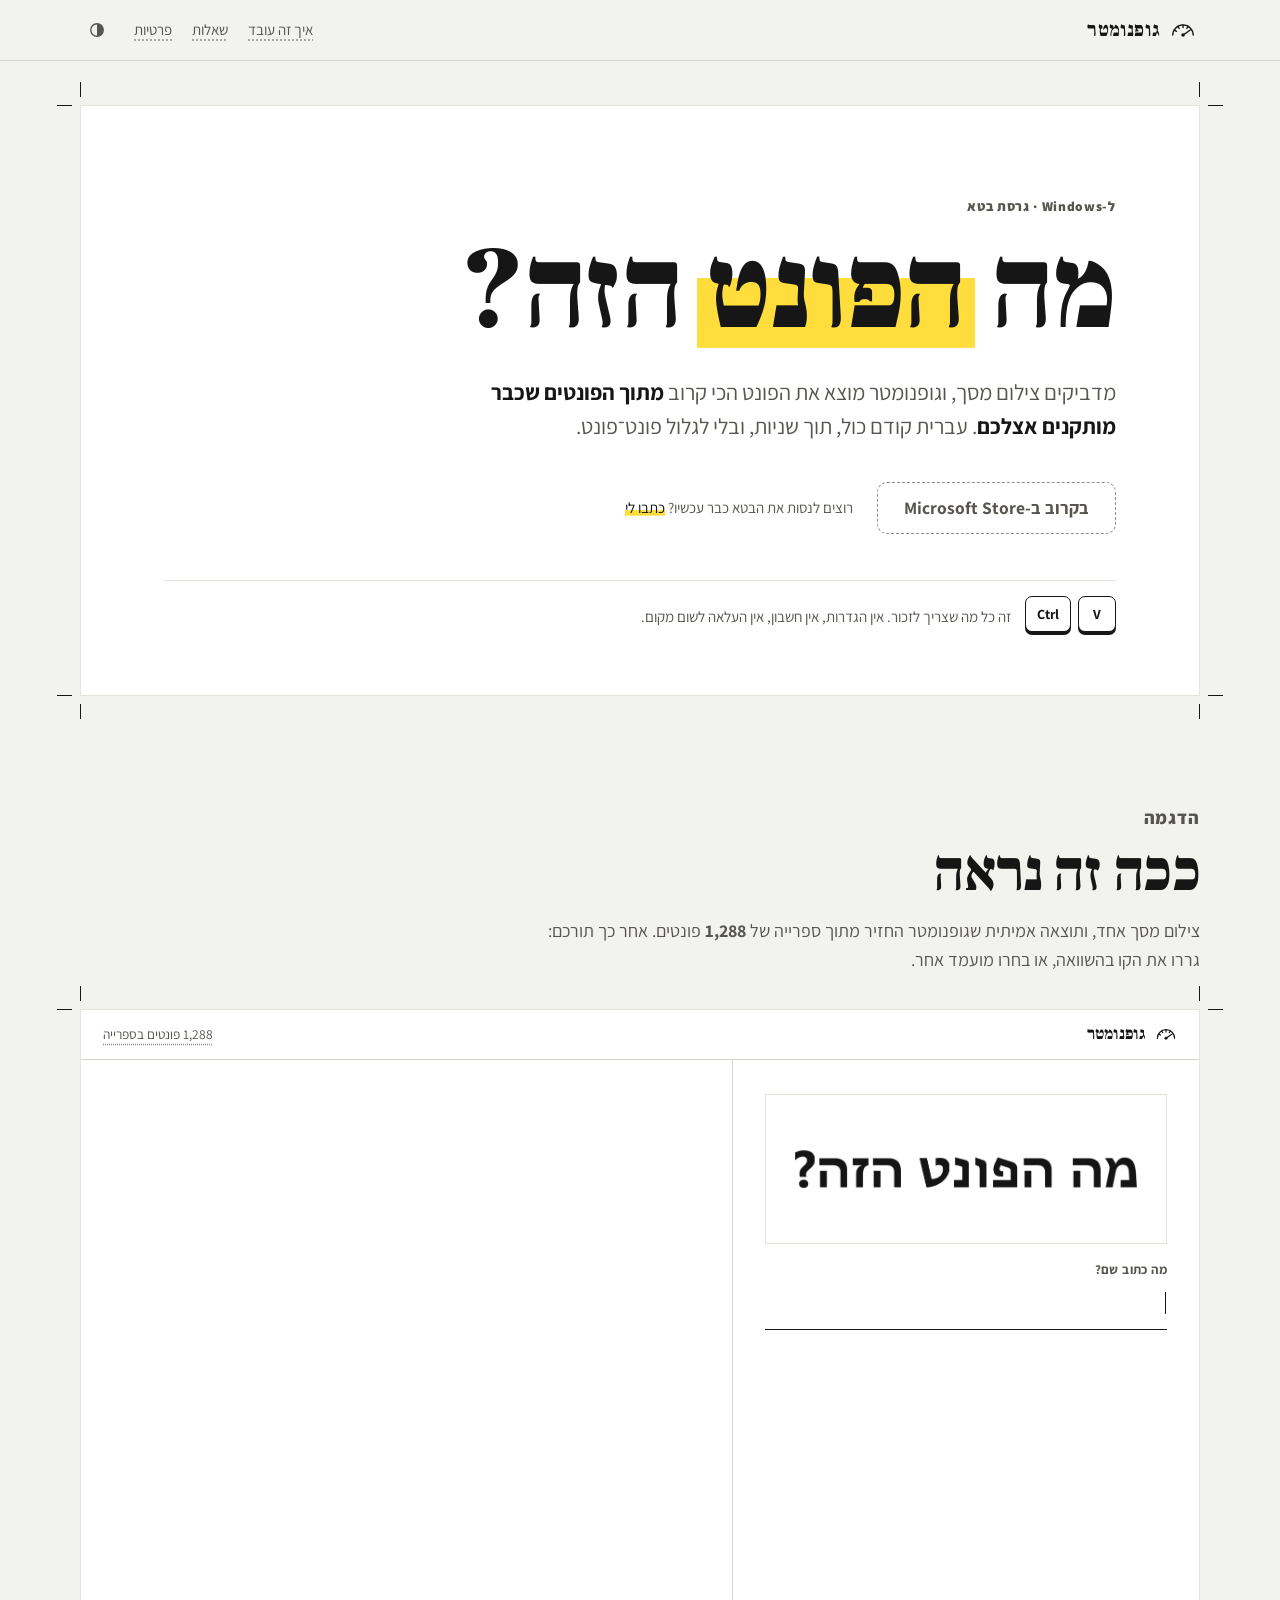
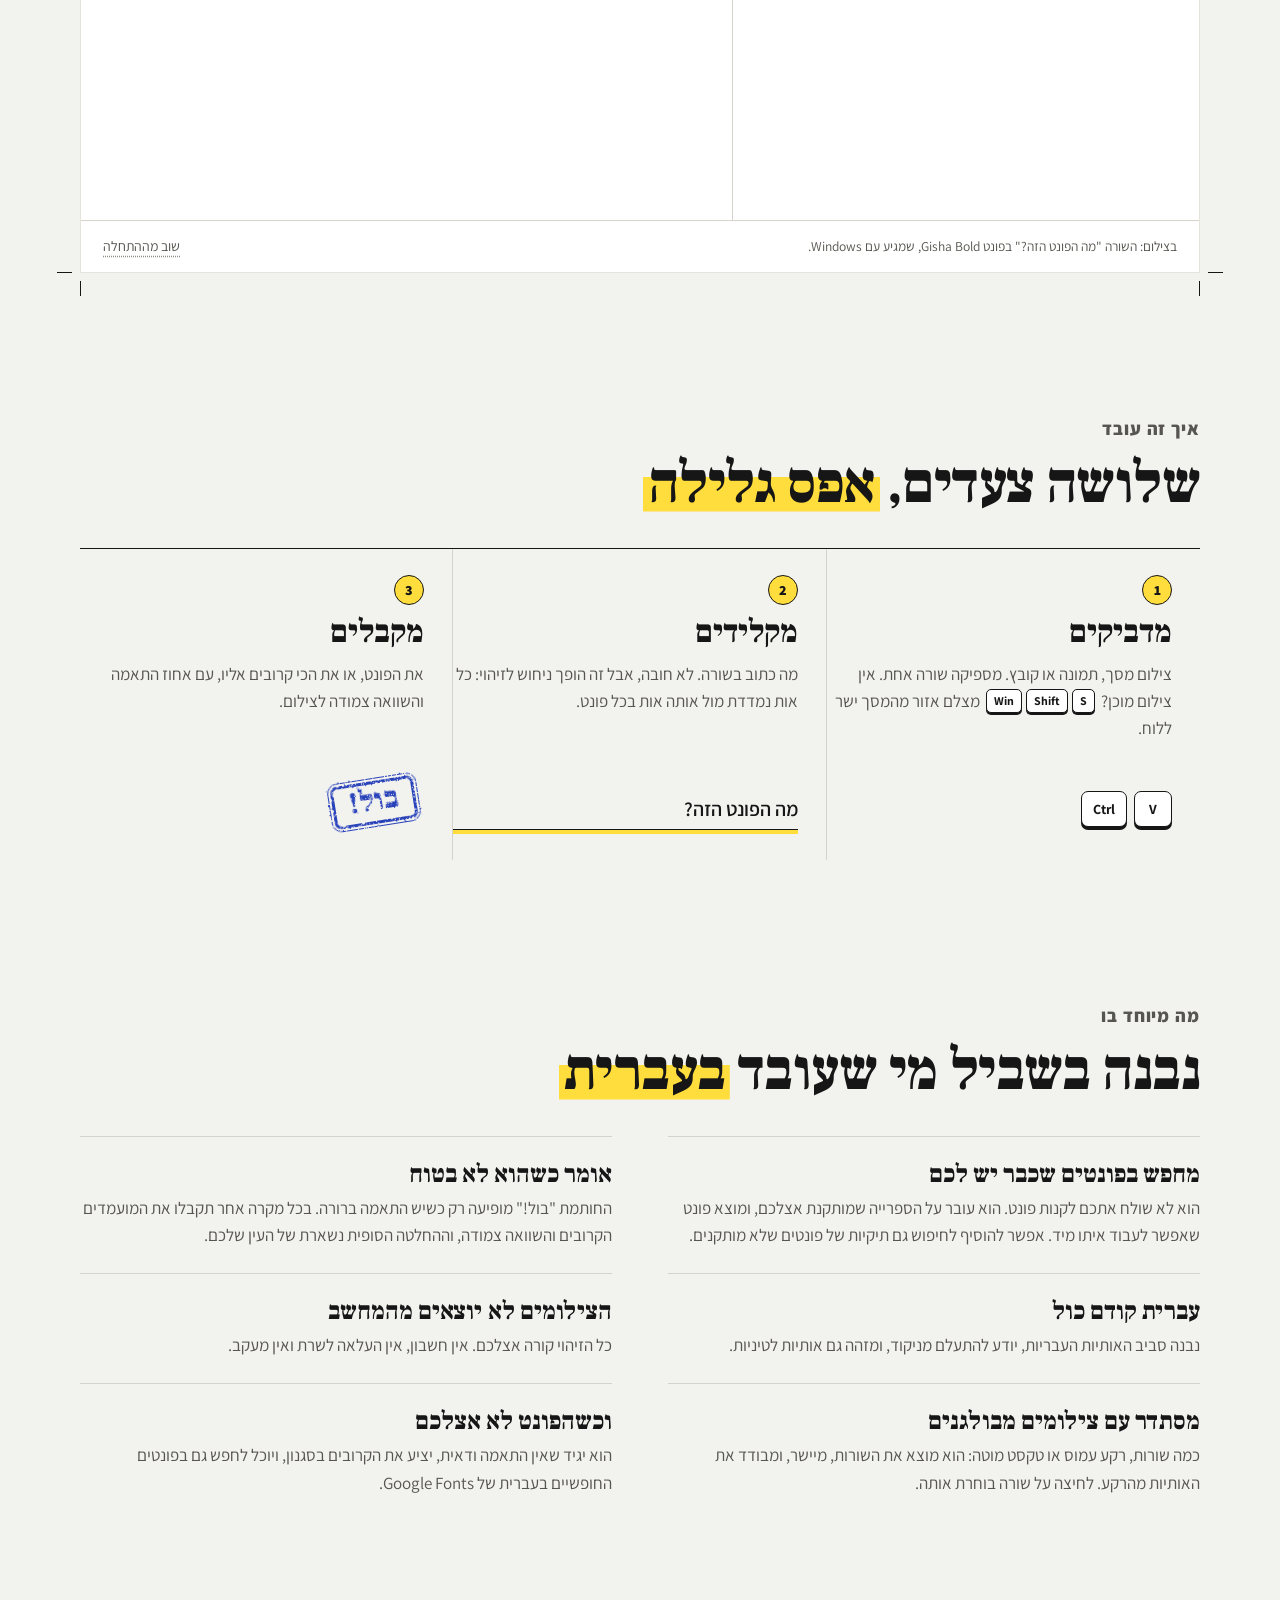
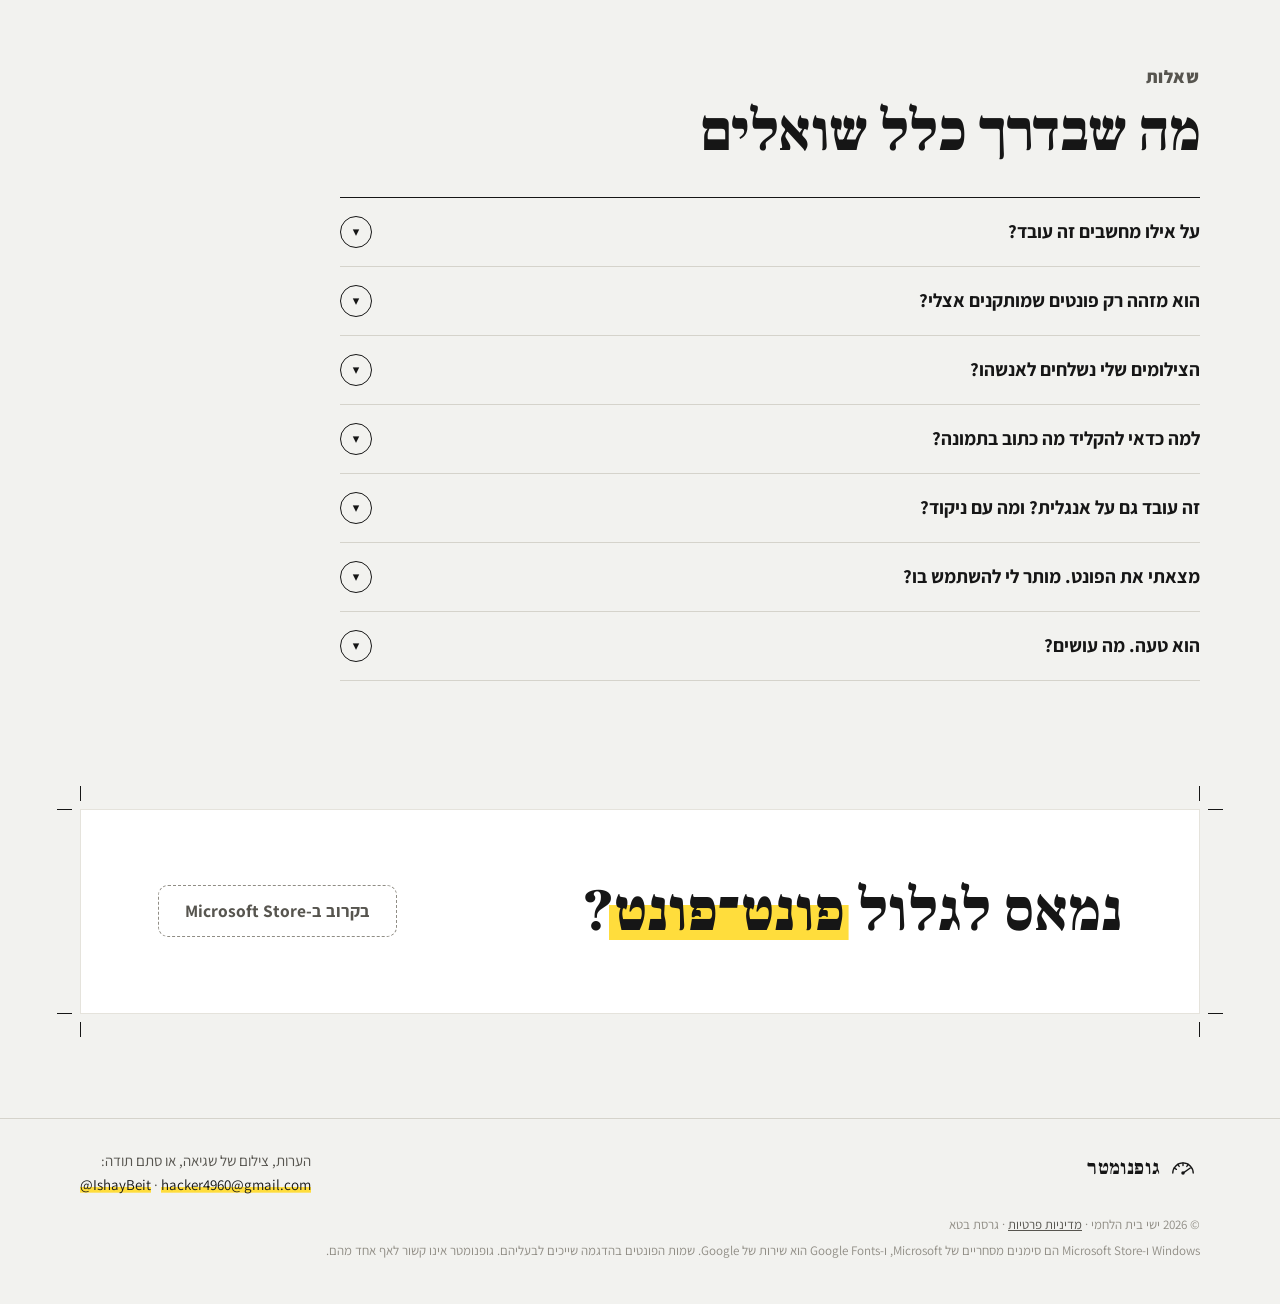
==== index.html @ a1c137b0 "האתר של גופנומטר: עמוד הבית, הדגמה, פרטיות ו-404 Co-Authored-By: Claude Opus 5.5 <noreply@anthropic." ====
<!doctype html>
<html lang="he" dir="rtl" class="no-js" data-store="soon">
<head>
<meta charset="utf-8">
<meta name="viewport" content="width=device-width, initial-scale=1">
<title>גופנומטר · מה הפונט הזה? זיהוי פונט מצילום מסך</title>
<meta name="description" content="גופנומטר מזהה פונט מצילום מסך, מתוך הפונטים שכבר מותקנים אצלכם ב-Windows. עברית קודם כול, וגם אותיות לטיניות. הצילומים לא יוצאים מהמחשב.">
<meta name="theme-color" content="#F2F2EF">
<link rel="icon" href="img/favicon.png" type="image/png">
<link rel="apple-touch-icon" href="img/apple-touch-icon.png">
<link rel="canonical" href="https://fontometer.github.io/">
<!-- link previews (WhatsApp, X, Facebook): these need full addresses -->
<meta property="og:url" content="https://fontometer.github.io/">
<meta property="og:type" content="website">
<meta property="og:locale" content="he_IL">
<meta property="og:site_name" content="גופנומטר">
<meta property="og:title" content="גופנומטר · מה הפונט הזה?">
<meta property="og:description" content="מזהה פונט מצילום מסך, מתוך הפונטים שכבר יש לכם. עברית קודם כול.">
<meta property="og:image" content="https://fontometer.github.io/img/og.png">
<meta property="og:image:width" content="1200">
<meta property="og:image:height" content="630">
<meta name="twitter:card" content="summary_large_image">
<link rel="preload" href="fonts/FrankRuhlLibre-900.woff2" as="font" type="font/woff2" crossorigin>
<link rel="preload" href="fonts/Assistant-400.woff2" as="font" type="font/woff2" crossorigin>
<link rel="stylesheet" href="style.css">
<script>
  // before the first paint: scripts are on, and the theme the visitor chose last time (light at first)
  document.documentElement.classList.remove("no-js");
  try { if (localStorage.getItem("fontometer.theme") === "dark") document.documentElement.dataset.theme = "dark"; } catch (e) {}
</script>
<script type="application/ld+json">
{"@context": "https://schema.org", "@type": "SoftwareApplication", "name": "גופנומטר", "alternateName": "Fontometer",
 "operatingSystem": "Windows 10, Windows 11", "applicationCategory": "DesignApplication", "inLanguage": "he",
 "description": "זיהוי פונט מצילום מסך, מתוך הפונטים שמותקנים במחשב. עברית קודם כול.",
 "author": {"@type": "Person", "name": "ישי בית הלחמי"}}
</script>
</head>
<body>

<svg width="0" height="0" aria-hidden="true" style="position:absolute">
  <filter id="stampfx" x="-10%" y="-20%" width="120%" height="140%">
    <feTurbulence type="fractalNoise" baseFrequency="0.85" numOctaves="2" seed="7" result="noise"/>
    <feDisplacementMap in="SourceGraphic" in2="noise" scale="2.2" result="rough"/>
    <feTurbulence type="fractalNoise" baseFrequency="1.5" numOctaves="1" seed="2" result="grain"/>
    <feColorMatrix in="grain" type="matrix" values="0 0 0 0 0  0 0 0 0 0  0 0 0 0 0  0 0 0 -9 6.3" result="holes"/>
    <feComposite in="rough" in2="holes" operator="in"/>
  </filter>
  <symbol id="gauge" viewBox="0 0 28 28">
    <path d="M3 19.5A11 11 0 0 1 25 19.5"/>
    <path d="M6.9 15.4L4.47 14M9.9 12.4L8.5 9.97M14 11.3V8.5M18.1 12.4L19.5 9.97"/>
  </symbol>
</svg>

<a class="skip" href="#main">דילוג לתוכן</a>

<header class="bar">
  <div class="wrap">
    <a class="brand" href="./" aria-label="גופנומטר, לראש העמוד">
      <svg class="gauge" id="barGauge" viewBox="0 0 28 28" aria-hidden="true"><use href="#gauge"/><g class="needle"><path d="M14 19.5L21.8 14.05"/><circle cx="14" cy="19.5" r="1.9"/></g></svg>
      <span>גופנומטר</span>
    </a>
    <nav class="bar-tools" aria-label="ניווט">
      <a class="lib-btn" href="#how">איך זה עובד</a>
      <a class="lib-btn" href="#faq">שאלות</a>
      <a class="lib-btn" href="privacy.html">פרטיות</a>
      <button class="icon-btn theme-btn" id="theme" type="button" title="מצב כהה" aria-label="מצב כהה" aria-pressed="false">
        <svg viewBox="0 0 24 24" aria-hidden="true"><circle cx="12" cy="12" r="7.5"/><path class="half" d="M12 4.5a7.5 7.5 0 0 1 0 15z"/></svg>
      </button>
    </nav>
  </div>
</header>

<main id="main">

  <!-- the program's opening screen, as the opening of the site -->
  <section class="hero">
    <div class="wrap">
      <div class="sheet">
        <i class="mark tl"></i><i class="mark tr"></i><i class="mark bl"></i><i class="mark br"></i>
        <p class="kicker">ל-Windows · גרסת בטא</p>
        <h1>מה <span class="hl" data-swipe>הפונט</span> הזה?</h1>
        <p class="lead">מדביקים צילום מסך, וגופנומטר מוצא את הפונט הכי קרוב <b>מתוך הפונטים שכבר מותקנים אצלכם</b>.
          עברית קודם כול, תוך שניות, ובלי לגלול פונט־פונט.</p>
        <div class="cta">
          <a class="btn primary big store-live" href="https://apps.microsoft.com/detail/9P6WHW5M25Q8">
            <svg viewBox="0 0 24 24" aria-hidden="true"><path d="M12 4v11M7 10.5l5 5 5-5M5 19.5h14"/></svg>להורדה מ-Microsoft Store</a>
          <span class="btn big soon store-soon">בקרוב ב-Microsoft Store</span>
          <p class="cta-note">
            <span class="store-live">ל-Windows 10 ו-11</span>
            <span class="store-soon">רוצים לנסות את הבטא כבר עכשיו? <a class="link mail" href="#contact">כתבו לי</a></span>
          </p>
        </div>
        <p class="tip">
          <span class="keys loop" aria-hidden="true"><kbd>Ctrl</kbd><kbd>V</kbd></span>
          <span>זה כל מה שצריך לזכור. אין הגדרות, אין חשבון, אין העלאה לשום מקום.</span>
        </p>
      </div>
    </div>
  </section>

  <!-- the program itself, with a real result -->
  <section class="part" id="demo" aria-labelledby="demoTitle">
    <div class="wrap">
      <header class="part-head">
        <p class="kicker">הדגמה</p>
        <h2 id="demoTitle">ככה זה נראה</h2>
        <p>צילום מסך אחד, ותוצאה אמיתית שגופנומטר החזיר מתוך ספרייה של <b class="lib-count">1,288</b> פונטים.
          אחר כך תורכם: גררו את הקו בהשוואה, או בחרו מועמד אחר.</p>
      </header>

      <div class="sheet app pasted" id="demoApp">
        <i class="mark tl"></i><i class="mark tr"></i><i class="mark bl"></i><i class="mark br"></i>
        <div class="app-bar" aria-hidden="true">
          <span class="app-brand"><svg class="gauge" id="appGauge" viewBox="0 0 28 28"><use href="#gauge"/><g class="needle"><path d="M14 19.5L21.8 14.05"/><circle cx="14" cy="19.5" r="1.9"/></g></svg>גופנומטר</span>
          <span class="app-lib"><span class="lib-count">1,288</span> פונטים בספרייה</span>
        </div>

        <div class="app-stage">
          <div class="app-source">
            <div class="shot">
              <div class="shot-img">
                <img src="img/demo/source.png" width="783" height="128" alt="צילום מסך של השורה: מה הפונט הזה?">
                <div class="scan"></div>
              </div>
              <div class="shot-empty" aria-hidden="true">
                <span class="keys"><kbd data-k="ctrl">Ctrl</kbd><kbd data-k="v">V</kbd></span>
                <span>מדביקים צילום מסך</span>
              </div>
            </div>
            <div class="ask">
              <label>מה כתוב שם?</label>
              <div class="typed" id="demoTyped">מה הפונט הזה?</div>
            </div>
            <p class="app-note" id="demoNote">גם בלי להקליד הוא קורא את האותיות בעצמו. עם הקלדה הוא יודע בדיוק איזו אות היא איזו.</p>
          </div>

          <div class="app-results">
            <div class="res certain" id="demoRes">
              <p class="kicker sure" id="demoKicker">זיהוי ודאי</p>
              <div class="res-main">
                <div class="res-name">
                  <h3 id="demoName">Gisha</h3>
                  <p class="meta"><span id="demoStyle">Bold</span><span class="dot">·</span><span id="demoFile" dir="ltr">gishabd.ttf</span></p>
                </div>
                <div class="score">
                  <div class="stamp" aria-hidden="true">בול!</div>
                  <div class="score-num"><span class="num" id="demoScore">93.8</span><span class="pct">%</span></div>
                  <div class="score-cap">התאמה</div>
                </div>
              </div>
              <div class="progress" aria-hidden="true">
                <div class="track"><i id="demoTrack"></i></div>
                <p class="stage-text" id="demoStage"></p>
              </div>
              <div class="meter" id="demoMeter" style="--v:.938"><i></i><b><span>ודאי מכאן</span></b></div>
            </div>

            <section class="compare" id="demoCompare" aria-label="השוואה">
              <header>
                <h4 class="sub">מקור מול חיקוי</h4>
                <div class="seg" id="demoSeg">
                  <button type="button" class="on" data-mode="wipe">החלקה</button>
                  <button type="button" data-mode="diff">הפרשים</button>
                </div>
              </header>
              <div class="viewer" id="demoViewer" data-mode="wipe" tabindex="0" role="slider" aria-valuemin="0" aria-valuemax="100" aria-valuenow="50"
                   aria-label="השוואה בין הצילום לחיקוי. גררו, או השתמשו בחצים">
                <img class="v-orig" src="img/demo/source.png" alt="">
                <img class="v-font" id="demoFont" src="img/demo/font-1.png" alt="">
                <img class="v-diff" id="demoDiff" src="img/demo/diff-1.png" alt="">
                <div class="handle"><span></span></div>
                <span class="tag tag-orig">מקור</span><span class="tag tag-font">חיקוי</span>
              </div>
              <p class="legend">
                <span class="wipe-only">מימין הצילום, משמאל אותו טקסט בפונט שנבחר. גררו את הקו.</span>
                <span class="diff-only"><i class="sw k"></i>חופף <i class="sw m"></i>רק בצילום <i class="sw c"></i>רק בפונט</span>
              </p>
            </section>

            <section class="others" aria-label="המועמדים">
              <header><h4 class="sub">הקרובים ביותר</h4></header>
              <ol class="list" id="demoList">
                <li class="row" data-i="1" style="--i:0;--v:.938" aria-selected="true" tabindex="0"><span class="rank">1</span><span class="row-sample"><img src="img/demo/row-1.png" alt=""></span><span class="row-name"><b><span>Gisha</span></b><small>Bold</small></span><span class="row-score">93.8%</span></li>
                <li class="row" data-i="2" style="--i:1;--v:.825" aria-selected="false" tabindex="0"><span class="rank">2</span><span class="row-sample"><img src="img/demo/row-2.png" alt=""></span><span class="row-name"><b><span>Tahoma</span></b><small>Bold</small></span><span class="row-score">82.5%</span></li>
                <li class="row" data-i="3" style="--i:2;--v:.797" aria-selected="false" tabindex="0"><span class="rank">3</span><span class="row-sample"><img src="img/demo/row-3.png" alt=""></span><span class="row-name"><b><span>Noto Sans Hebrew</span></b><small>ExtraBold</small></span><span class="row-score">79.7%</span></li>
                <li class="row" data-i="4" style="--i:3;--v:.765" aria-selected="false" tabindex="0"><span class="rank">4</span><span class="row-sample"><img src="img/demo/row-4.png" alt=""></span><span class="row-name"><b><span>Simple CLM</span></b><small>Bold</small></span><span class="row-score">76.5%</span></li>
              </ol>
            </section>
          </div>
        </div>

        <div class="app-foot">
          <span>בצילום: השורה "מה הפונט הזה?" בפונט Gisha Bold, שמגיע עם Windows.</span>
          <button class="quiet" id="demoAgain" type="button">שוב מההתחלה</button>
        </div>
      </div>
    </div>
  </section>

  <section class="part" id="how" aria-labelledby="howTitle">
    <div class="wrap">
      <header class="part-head">
        <p class="kicker">איך זה עובד</p>
        <h2 id="howTitle">שלושה צעדים, <span class="hl" data-swipe>אפס גלילה</span></h2>
      </header>
      <ol class="steps">
        <li>
          <span class="step-n">1</span>
          <h3>מדביקים</h3>
          <p>צילום מסך, תמונה או קובץ. מספיקה שורה אחת.
            אין צילום מוכן? <span class="keys sm" aria-label="Win, Shift ו־S"><kbd>Win</kbd><kbd>Shift</kbd><kbd>S</kbd></span> מצלם אזור מהמסך ישר ללוח.</p>
          <div class="step-art"><span class="keys loop" aria-hidden="true"><kbd>Ctrl</kbd><kbd>V</kbd></span></div>
        </li>
        <li>
          <span class="step-n">2</span>
          <h3>מקלידים</h3>
          <p>מה כתוב בשורה. לא חובה, אבל זה הופך ניחוש לזיהוי: כל אות נמדדת מול אותה אות בכל פונט.</p>
          <div class="step-art"><div class="mini-field" aria-hidden="true">מה הפונט הזה?</div></div>
        </li>
        <li>
          <span class="step-n">3</span>
          <h3>מקבלים</h3>
          <p>את הפונט, או את הכי קרובים אליו, עם אחוז התאמה והשוואה צמודה לצילום.</p>
          <div class="step-art"><span class="mini-stamp" aria-hidden="true">בול!</span></div>
        </li>
      </ol>
    </div>
  </section>

  <section class="part" id="why" aria-labelledby="whyTitle">
    <div class="wrap">
      <header class="part-head">
        <p class="kicker">מה מיוחד בו</p>
        <h2 id="whyTitle">נבנה בשביל מי שעובד <span class="hl" data-swipe>בעברית</span></h2>
      </header>
      <dl class="points">
        <div>
          <dt>מחפש בפונטים שכבר יש לכם</dt>
          <dd>הוא לא שולח אתכם לקנות פונט. הוא עובר על הספרייה שמותקנת אצלכם, ומוצא פונט שאפשר לעבוד איתו מיד.
            אפשר להוסיף לחיפוש גם תיקיות של פונטים שלא מותקנים.</dd>
        </div>
        <div>
          <dt>אומר כשהוא לא בטוח</dt>
          <dd>החותמת "בול!" מופיעה רק כשיש התאמה ברורה. בכל מקרה אחר תקבלו את המועמדים הקרובים והשוואה צמודה,
            וההחלטה הסופית נשארת של העין שלכם.</dd>
        </div>
        <div>
          <dt>עברית קודם כול</dt>
          <dd>נבנה סביב האותיות העבריות, יודע להתעלם מניקוד, ומזהה גם אותיות לטיניות.</dd>
        </div>
        <div>
          <dt>הצילומים לא יוצאים מהמחשב</dt>
          <dd>כל הזיהוי קורה אצלכם. אין חשבון, אין העלאה לשרת ואין מעקב.</dd>
        </div>
        <div>
          <dt>מסתדר עם צילומים מבולגנים</dt>
          <dd>כמה שורות, רקע עמוס או טקסט מוטה: הוא מוצא את השורות, מיישר, ומבודד את האותיות מהרקע.
            לחיצה על שורה בוחרת אותה.</dd>
        </div>
        <div>
          <dt>וכשהפונט לא אצלכם</dt>
          <dd>הוא יגיד שאין התאמה ודאית, יציע את הקרובים בסגנון, ויוכל לחפש גם בפונטים החופשיים בעברית של Google Fonts.</dd>
        </div>
      </dl>
    </div>
  </section>

  <section class="part" id="faq" aria-labelledby="faqTitle">
    <div class="wrap">
      <header class="part-head">
        <p class="kicker">שאלות</p>
        <h2 id="faqTitle">מה שבדרך כלל שואלים</h2>
      </header>
      <div class="faq">
        <details>
          <summary><span>על אילו מחשבים זה עובד?</span></summary>
          <div class="answer"><p>Windows 10 ו-Windows 11, במחשבים של 64 ביט. אין גרסה למק או לטלפון, לפחות בינתיים.</p></div>
        </details>
        <details>
          <summary><span>הוא מזהה רק פונטים שמותקנים אצלי?</span></summary>
          <div class="answer">
            <p>קודם כול כן, וזה בכוונה: ככה תמצאו פונט שכבר יש לכם ואפשר לעבוד איתו מיד. אפשר להוסיף לחיפוש גם תיקיות של פונטים שלא מותקנים.</p>
            <p>אם הפונט מהצילום לא נמצא אצלכם, גופנומטר יגיד שאין התאמה ודאית, יציע את הקרובים אליו בסגנון,
              ויוכל לחפש גם בפונטים החופשיים בעברית של Google Fonts.</p>
          </div>
        </details>
        <details>
          <summary><span>הצילומים שלי נשלחים לאנשהו?</span></summary>
          <div class="answer"><p>לא. כל הזיהוי קורה במחשב שלכם, בלי חשבון ובלי שרת. התוכנה מתחברת לרשת רק אם תבקשו לחפש בפונטים
            החופשיים, וגם אז היא רק מורידה פונטים. הפרטים המלאים ב<a class="link" href="privacy.html">מדיניות הפרטיות</a>.</p></div>
        </details>
        <details>
          <summary><span>למה כדאי להקליד מה כתוב בתמונה?</span></summary>
          <div class="answer"><p>כי אז הוא יודע בדיוק איזו אות היא איזו, ומשווה כל אות לאותה אות בכל פונט. בלי הקלדה הוא קורא את האותיות
            בעצמו, וזה עובד, אבל ההקלדה הופכת ניחוש לזיהוי.</p></div>
        </details>
        <details>
          <summary><span>זה עובד גם על אנגלית? ומה עם ניקוד?</span></summary>
          <div class="answer"><p>כן. גופנומטר נבנה סביב העברית, אבל מזהה גם אותיות לטיניות. ניקוד הוא מזהה ומתעלם ממנו מעצמו,
            ואפשר לבקש ממנו להשוות גם אותו.</p></div>
        </details>
        <details>
          <summary><span>מצאתי את הפונט. מותר לי להשתמש בו?</span></summary>
          <div class="answer"><p>לא בהכרח. הזיהוי לא אומר כלום על הרישיון של הפונט. לפני שימוש, ובמיוחד בעבודה מסחרית,
            בדקו את תנאי הרישיון שלו.</p></div>
        </details>
        <details>
          <summary><span>הוא טעה. מה עושים?</span></summary>
          <div class="answer"><p>קודם כול נסו לסמן שורה אחת ולהקליד מה כתוב בה. אם עדיין לא, שלחו לי את הצילום:
            <a class="link mail" href="#contact" data-show>hacker4960 בג'ימייל</a>. זו גרסת בטא, וכל צילום כזה עוזר לשפר אותו.</p></div>
        </details>
      </div>
    </div>
  </section>

  <section class="part end" aria-labelledby="endTitle">
    <div class="wrap">
      <div class="sheet">
        <i class="mark tl"></i><i class="mark tr"></i><i class="mark bl"></i><i class="mark br"></i>
        <h2 id="endTitle">נמאס לגלול <span class="hl" data-swipe>פונט־פונט</span>?</h2>
        <div class="cta">
          <a class="btn primary big store-live" href="https://apps.microsoft.com/detail/9P6WHW5M25Q8">
            <svg viewBox="0 0 24 24" aria-hidden="true"><path d="M12 4v11M7 10.5l5 5 5-5M5 19.5h14"/></svg>להורדה מ-Microsoft Store</a>
          <span class="btn big soon store-soon">בקרוב ב-Microsoft Store</span>
        </div>
      </div>
    </div>
  </section>

</main>

<footer class="foot" id="contact">
  <div class="wrap">
    <div class="foot-main">
      <a class="brand" href="./"><svg class="gauge" viewBox="0 0 28 28" aria-hidden="true"><use href="#gauge"/><g class="needle"><path d="M14 19.5L21.8 14.05"/><circle cx="14" cy="19.5" r="1.9"/></g></svg><span>גופנומטר</span></a>
      <p class="foot-contact">הערות, צילום של שגיאה, או סתם תודה:<br>
        <a class="link mail" href="#contact" data-show>hacker4960 בג'ימייל</a> · <a class="link" href="https://x.com/IshayBeit" dir="ltr" rel="noopener">@IshayBeit</a></p>
    </div>
    <p class="fine">© 2026 ישי בית הלחמי · <a href="privacy.html">מדיניות פרטיות</a> · גרסת בטא</p>
    <p class="fine">Windows ו-Microsoft Store הם סימנים מסחריים של Microsoft, ו-Google Fonts הוא שירות של Google.
      שמות הפונטים בהדגמה שייכים לבעליהם. גופנומטר אינו קשור לאף אחד מהם.</p>
  </div>
</footer>

<script src="site.js"></script>
</body>
</html>
---- style.css ----
@property --gap { syntax: "<length>"; inherits: true; initial-value: 8px; }

/* the program's own fonts, cut down to Hebrew and Latin (SIL Open Font License, fonts/OFL.txt) */
@font-face { font-family: "UI Assistant"; src: url(fonts/Assistant-400.woff2) format("woff2"); font-weight: 400; font-display: swap; }
@font-face { font-family: "UI Assistant"; src: url(fonts/Assistant-600.woff2) format("woff2"); font-weight: 500 600; font-display: swap; }
@font-face { font-family: "UI Assistant"; src: url(fonts/Assistant-700.woff2) format("woff2"); font-weight: 700; font-display: swap; }
@font-face { font-family: "UI Assistant"; src: url(fonts/Assistant-800.woff2) format("woff2"); font-weight: 800 900; font-display: swap; }
@font-face { font-family: "UI Frank Ruhl"; src: url(fonts/FrankRuhlLibre-800.woff2) format("woff2"); font-weight: 400 800; font-display: swap; }
@font-face { font-family: "UI Frank Ruhl"; src: url(fonts/FrankRuhlLibre-900.woff2) format("woff2"); font-weight: 900; font-display: swap; }

/* the same desk as the program: paper, ink, a yellow marker, a blue stamp */
:root {
  color-scheme: light;
  --paper: #F2F2EF;
  --sheet: #FFFFFF;
  --ink: #161616;
  --ink2: #57554F;
  --ink3: #908D85;
  --line: #D5D3CB;
  --line2: #E5E3DC;
  --marker: #FFDD3C;
  --stamp: #2B44C7;
  --cyan: #00A0DC;
  --magenta: #E2007A;
  --on-marker: #161616;
  --on-ink: #FFFFFF;
  --hl: var(--marker);
  --hover: rgba(255, 255, 255, .7);
  --press: rgba(0, 0, 0, .06);
  --ui: "UI Assistant", "Assistant", "Segoe UI", system-ui, sans-serif;
  --display: "UI Frank Ruhl", "Frank Ruhl Libre", "David", serif;
  --spring: cubic-bezier(.2, 1.5, .4, 1);
  --out: cubic-bezier(.2, .8, .2, 1);
  --page: 1120px;
}
:root[data-theme="dark"] {
  color-scheme: dark;
  --paper: #161615;
  --sheet: #201F1D;
  --ink: #EEEBE3;
  --ink2: #ABA79D;
  --ink3: #7B776E;
  --line: #3B3A36;
  --line2: #2C2B28;
  --stamp: #8597FF;
  --on-ink: #161615;
  --hl: rgba(255, 221, 60, .46);
  --hover: rgba(255, 255, 255, .045);
  --press: rgba(255, 255, 255, .08);
}

* { box-sizing: border-box; }
html { scroll-behavior: smooth; scroll-padding-top: 84px; -webkit-text-size-adjust: 100%; }
body {
  margin: 0;
  background: var(--paper);
  color: var(--ink);
  font: 400 17px/1.6 var(--ui);
  -webkit-font-smoothing: antialiased;
}
::selection { background: var(--marker); color: var(--on-marker); }
h1, h2, h3, p, ol, ul, dl, dd, figure { margin: 0; }
a { color: inherit; }
button { font: inherit; color: inherit; }
img { max-width: 100%; }
:focus-visible { outline: 2px solid var(--ink); outline-offset: 3px; border-radius: 4px; }
[hidden] { display: none !important; }
* { scrollbar-width: thin; scrollbar-color: var(--line) transparent; }

.skip { position: absolute; inset-inline-start: 16px; top: -80px; z-index: 50; background: var(--ink); color: var(--on-ink);
  padding: 8px 14px; border-radius: 8px; font-weight: 700; text-decoration: none; }
.skip:focus { top: 12px; }
.wrap { width: min(var(--page), 100% - 48px); margin-inline: auto; }

/* ---------- the bar ---------- */
.bar {
  position: sticky; top: 0; z-index: 20;
  background: var(--paper);
  border-bottom: 1px solid var(--line);
}
.bar .wrap { height: 60px; display: flex; align-items: center; justify-content: space-between; gap: 16px; }
.brand {
  display: flex; align-items: center; gap: 10px; text-decoration: none;
  padding: 6px 4px; font: 800 20px/1 var(--display); letter-spacing: .01em;
}
/* the gauge: its needle twitches on hover, sweeps while the demo measures, flicks on a sure match */
.gauge { width: 26px; height: 26px; fill: none; stroke: var(--ink); stroke-width: 1.5; stroke-linecap: round; overflow: visible; flex: none; }
.gauge .needle { transform-box: view-box; transform-origin: 14px 19.5px; }
.gauge .needle circle { fill: var(--ink); stroke: none; }
.brand:hover .gauge .needle { animation: twitch .6s var(--out); }
@keyframes twitch { 30% { transform: rotate(-22deg); } 60% { transform: rotate(6deg); } }
.busy .gauge .needle { animation: sweep 1.1s cubic-bezier(.45, 0, .55, 1) infinite alternate; }
@keyframes sweep { from { transform: rotate(-112deg); } to { transform: rotate(4deg); } }
.gauge.flick .needle { animation: flick .7s cubic-bezier(.3, 1.6, .5, 1); }
@keyframes flick { 35% { transform: rotate(22deg); } }

.bar-tools { display: flex; align-items: center; gap: 20px; }
.lib-btn {
  font-size: 15px; color: var(--ink2); text-decoration: underline dotted var(--ink3); text-underline-offset: 5px;
  transition: color .15s;
}
.lib-btn:hover, .lib-btn[aria-current="page"] { color: var(--ink); text-decoration-color: var(--ink); }
.icon-btn {
  width: 34px; height: 34px; display: grid; place-items: center;
  background: none; border: 0; border-radius: 7px; cursor: pointer; color: var(--ink2);
  transition: color .12s, background .12s, transform .07s;
}
.icon-btn svg { width: 20px; height: 20px; fill: none; stroke: currentColor; stroke-width: 1.6; }
.icon-btn:hover { color: var(--ink); background: var(--press); }
.icon-btn:active { transform: translateY(1.5px); }
.theme-btn svg .half { fill: currentColor; stroke: none; transition: transform .5s var(--spring); transform-origin: 12px 12px; }
:root[data-theme="dark"] .theme-btn svg .half { transform: rotate(180deg); }

/* ---------- shared pieces from the program ---------- */
.sheet { --gap: 8px; position: relative; background: var(--sheet); border: 1px solid var(--line2); transition: --gap .35s var(--spring); }
.mark { position: absolute; width: 0; height: 0; pointer-events: none; }
.mark::before, .mark::after { content: ""; position: absolute; background: var(--ink); }
.mark::before { height: 1px; width: 15px; }
.mark::after { width: 1px; height: 15px; }
.mark.tl { top: -1px; left: -1px; }   .tl::before { right: var(--gap); top: 0; }    .tl::after { bottom: var(--gap); left: 0; }
.mark.tr { top: -1px; right: -1px; }  .tr::before { left: var(--gap); top: 0; }     .tr::after { bottom: var(--gap); right: 0; }
.mark.bl { bottom: -1px; left: -1px; }  .bl::before { right: var(--gap); bottom: 0; } .bl::after { top: var(--gap); left: 0; }
.mark.br { bottom: -1px; right: -1px; } .br::before { left: var(--gap); bottom: 0; }  .br::after { top: var(--gap); right: 0; }

.hl { background: linear-gradient(var(--hl), var(--hl)) no-repeat right 78% / 0% 46%; padding: 0 .08em; margin: 0 -.08em; }
.hl.on { animation: swipe .7s .2s var(--out) forwards; }
@keyframes swipe { to { background-size: 100% 46%; } }
.no-js .hl, .calm .hl { background-size: 100% 46%; }

.kicker { display: inline-block; font-size: 13.5px; font-weight: 800; letter-spacing: .05em; color: var(--ink2); margin-bottom: 10px; }
.kicker.sure { color: var(--on-marker); background: var(--marker); padding: 1px 8px; margin-inline-start: -8px; }

.keys { display: inline-flex; align-items: center; gap: 7px; direction: ltr; vertical-align: middle; }
kbd {
  font: 700 14px/1 var(--ui);
  display: inline-grid; place-items: center;
  min-width: 38px; height: 36px; padding: 0 11px;
  border: 1.5px solid var(--ink); border-radius: 7px;
  background: var(--sheet); color: var(--ink);
  box-shadow: 0 3px 0 var(--ink);
  transform: translateY(-3px);
  transition: transform .07s, box-shadow .07s, background .1s, color .1s;
}
kbd.down { transform: translateY(0); box-shadow: 0 0 0 var(--ink); background: var(--marker); color: var(--on-marker); }
.keys.loop kbd:first-child { animation: tap 5s 1.4s infinite; }
.keys.loop kbd:last-child { animation: tap 5s 1.62s infinite; }
@keyframes tap {
  0%, 9%, 100% { transform: translateY(-3px); box-shadow: 0 3px 0 var(--ink); background: var(--sheet); color: var(--ink); }
  3%, 6% { transform: translateY(0); box-shadow: 0 0 0 var(--ink); background: var(--marker); color: var(--on-marker); }
}
.keys.sm { gap: 4px; margin: 0 3px; }
.keys.sm kbd { min-width: 0; height: 24px; padding: 0 7px; font-size: 12px; border-width: 1px; border-radius: 5px; box-shadow: 0 2px 0 var(--ink); transform: translateY(-2px); }

.btn {
  display: inline-flex; align-items: center; justify-content: center; gap: 10px;
  height: 38px; padding: 0 17px;
  font: 700 15px/1 var(--ui); text-decoration: none; white-space: nowrap;
  border: 1.5px solid var(--ink); border-radius: 8px;
  background: var(--sheet); color: var(--ink); cursor: pointer;
  box-shadow: 0 3px 0 var(--ink);
  transform: translateY(-3px);
  transition: transform .07s, box-shadow .07s, background .12s, color .12s;
}
.btn:hover { background: var(--marker); color: var(--on-marker); }
.btn:active { transform: translateY(0); box-shadow: 0 0 0 var(--ink); }
.btn.primary { background: var(--ink); color: var(--on-ink); }
.btn.primary:hover { color: var(--marker); }
:root[data-theme="dark"] .btn.primary:hover { background: var(--marker); color: var(--on-marker); }
.btn.big { height: 52px; padding: 0 26px; font-size: 17.5px; border-radius: 10px; box-shadow: 0 4px 0 var(--ink); transform: translateY(-4px); }
.btn.big:active { transform: translateY(0); box-shadow: 0 0 0 var(--ink); }
.btn svg { width: 20px; height: 20px; fill: none; stroke: currentColor; stroke-width: 1.8; stroke-linecap: round; stroke-linejoin: round; }
/* not out yet: a key drawn in pencil */
.btn.soon { border-style: dashed; border-color: var(--ink3); color: var(--ink2); background: none; box-shadow: none; transform: none; cursor: default; }
.btn.soon:hover { background: none; color: var(--ink2); }
:root[data-store="soon"] .store-live, :root:not([data-store="soon"]) .store-soon { display: none !important; }

.link { color: var(--ink); text-decoration: none; background: linear-gradient(var(--hl), var(--hl)) no-repeat right 92% / 100% 30%; transition: background-size .15s; }
.link:hover { background-size: 100% 90%; }
.link.copied { background: var(--marker); color: var(--on-marker); padding: 0 4px; animation: pop .3s var(--spring); }
@keyframes pop { from { transform: translateY(6px) scale(.97); opacity: 0; } }
.quiet { background: none; border: 0; padding: 2px 0; cursor: pointer; font-size: 14px; color: var(--ink2);
  text-decoration: underline dotted var(--ink3); text-underline-offset: 4px; }
.quiet:hover { color: var(--ink); text-decoration-color: var(--ink); }

/* ---------- the opening sheet ---------- */
.hero { padding: 44px 0 30px; }
.hero .sheet { padding: clamp(40px, 7vw, 86px) clamp(26px, 6.5vw, 84px) clamp(34px, 5vw, 60px); }
.hero .sheet:hover { --gap: 12px; }
.hero h1 { font: 900 clamp(54px, 9.2vw, 118px)/1 var(--display); letter-spacing: -.012em; margin: 4px 0 26px; }
.lead { font-size: clamp(18px, 2.1vw, 22px); line-height: 1.55; color: var(--ink2); max-width: 31em; margin-bottom: 38px; }
.lead b { color: var(--ink); font-weight: 700; }
.cta { display: flex; flex-wrap: wrap; align-items: center; gap: 16px 24px; }
.cta-note { font-size: 15px; color: var(--ink2); }
.tip { margin-top: 46px; padding-top: 18px; border-top: 1px solid var(--line2); font-size: 15px; color: var(--ink2); display: flex; flex-wrap: wrap; align-items: center; gap: 8px 14px; }

/* ---------- sections ---------- */
section.part { padding: 64px 0; }
.part-head { max-width: 40em; margin-bottom: 34px; }
.part-head h2 { font: 900 clamp(36px, 5vw, 58px)/1.05 var(--display); letter-spacing: -.01em; }
.part-head p { margin-top: 14px; font-size: 18px; color: var(--ink2); }

/* ---------- the demo: the program itself, with a real result ---------- */
.app { padding: 0; }
.app-bar { height: 50px; display: flex; align-items: center; justify-content: space-between; padding: 0 22px; border-bottom: 1px solid var(--line); }
.app-brand { display: flex; align-items: center; gap: 9px; font: 800 17px/1 var(--display); }
.app-brand .gauge { width: 22px; height: 22px; }
.app-lib { font-size: 13.5px; color: var(--ink2); text-decoration: underline dotted var(--ink3); text-underline-offset: 5px; }
.app-stage { display: grid; grid-template-columns: minmax(0, 5fr) minmax(0, 7fr); min-height: 560px; }
.app-source { padding: 34px 32px 28px; display: flex; flex-direction: column; gap: 16px; min-width: 0; }
.app-results { border-inline-start: 1px solid var(--line); padding: 30px 34px 34px; min-width: 0; }

.shot { --gap: 8px; position: relative; background: var(--sheet); border: 1px solid var(--line2); min-height: 150px;
  display: grid; place-items: center; padding: 18px; overflow: hidden; }
:root[data-theme="dark"] .shot { background: #fff; }      /* a screenshot is a screenshot */
.shot .mark::before, .shot .mark::after { background: var(--ink); }
.shot-img { position: relative; line-height: 0; }
.shot-img img { display: block; width: 100%; height: auto; }
.shot-empty { position: absolute; inset: 0; display: grid; place-content: center; justify-items: center; gap: 12px;
  background: var(--sheet); font-size: 15px; color: var(--ink2); transition: opacity .25s; }
.app.pasted .shot-empty { opacity: 0; pointer-events: none; }
.shot-img { opacity: 0; transform: scale(.96); transition: opacity .3s, transform .45s var(--spring); }
.app.pasted .shot-img { opacity: 1; transform: none; }
.scan { position: absolute; top: 0; bottom: 0; width: 70px; right: 0; opacity: 0; pointer-events: none;
  background: linear-gradient(to left, transparent, rgba(226, 0, 122, .16)); border-inline-end: 2px solid var(--magenta); }
.app.busy .scan { opacity: 1; animation: scan 1.15s cubic-bezier(.5, 0, .5, 1) infinite alternate; }
@keyframes scan { from { right: calc(100% - 70px); } to { right: 0; } }

.ask label { display: block; font-size: 13px; font-weight: 700; letter-spacing: .03em; color: var(--ink2); margin-bottom: 2px; }
.typed { min-height: 47px; border-bottom: 1.5px solid var(--ink); font: 500 21px/1.4 var(--ui); padding: 6px 0 7px; }
.typed.caret::after { content: ""; display: inline-block; width: 1.5px; height: 1.05em; background: var(--ink); vertical-align: -3px; margin-inline-start: 1px; animation: blink 1s steps(1) infinite; }
@keyframes blink { 50% { opacity: 0; } }
.app-note { font-size: 13.5px; color: var(--ink2); }

.res { transition: opacity .3s; }
.app.waiting .res, .app.waiting .compare, .app.waiting .others, .app.waiting .app-note { opacity: 0; }
.res-main { display: flex; align-items: flex-end; justify-content: space-between; gap: 22px; }
.res-name { min-width: 0; flex: 1; }
.res-name h3 { font: 900 clamp(36px, 4.2vw, 58px)/1.04 var(--display); letter-spacing: -.01em; overflow-wrap: anywhere; direction: ltr; text-align: right; }
.res-name h3.tick { animation: tick .09s linear; }
@keyframes tick { from { transform: translateY(-.16em); opacity: .35; filter: blur(1.5px); } }
.res-name h3.land { animation: land .5s var(--spring); }
@keyframes land { from { transform: translateY(-.3em) scale(.96); opacity: 0; } }
.app.rolling .res-name h3 { color: var(--ink3); }
.meta { margin-top: 6px; font-size: 14.5px; color: var(--ink2); display: flex; gap: 8px; flex-wrap: wrap; }
.meta .dot { color: var(--ink3); }
.meta [dir="ltr"] { color: var(--ink3); }
.score { flex: none; text-align: end; position: relative; }
.score-num { display: flex; align-items: baseline; justify-content: flex-end; direction: ltr; gap: 2px; }
.score .num { font: 800 42px/1 var(--ui); font-variant-numeric: tabular-nums; letter-spacing: -.02em; }
.score .pct { font: 700 20px/1 var(--ui); color: var(--ink2); }
.score-cap { font-size: 12.5px; font-weight: 700; letter-spacing: .05em; color: var(--ink2); margin-top: 2px; }
.stamp {
  position: absolute; bottom: calc(100% + 6px); inset-inline-end: -6px;
  color: var(--stamp); border: 3px solid currentColor; border-radius: 7px;
  outline: 1.5px solid currentColor; outline-offset: 2.5px;
  padding: 2px 14px 5px; font: 900 30px/1 var(--display);
  transform: rotate(-9deg); filter: url(#stampfx); mix-blend-mode: multiply;
  white-space: nowrap; user-select: none; opacity: 0;
}
:root[data-theme="dark"] .stamp { mix-blend-mode: normal; }
.res.certain .stamp { opacity: 1; }
.res.certain.slam .stamp { animation: slam .5s .45s cubic-bezier(.3, 1.6, .5, 1) both; }
.res.certain.slam { animation: thud .28s .58s ease-out; }
@keyframes slam { 0% { opacity: 0; transform: rotate(-24deg) scale(2.6); } 55% { opacity: 1; transform: rotate(-7deg) scale(.94); } 100% { opacity: 1; transform: rotate(-9deg) scale(1); } }
@keyframes thud { 30% { transform: translateY(2.5px); } 60% { transform: translateY(-1px); } }
.app.rolling .meta, .app.rolling .score, .app.rolling .meter, .app.rolling .compare, .app.rolling .others { opacity: 0; }
.meta, .score, .meter, .compare, .others { transition: opacity .25s; }

.progress { display: none; margin-top: 20px; }
.app.rolling .progress { display: block; }
.track { height: 4px; background: var(--line2); }
.track i { display: block; height: 100%; background: var(--ink); transform-origin: right; transform: scaleX(var(--p, 0)); transition: transform .35s var(--out); }
.stage-text { margin-top: 10px; font-size: 14.5px; color: var(--ink2); min-height: 1.6em; }

.meter { position: relative; height: 9px; margin: 22px 0 28px;
  background: repeating-linear-gradient(to left, var(--line) 0 1px, transparent 1px 10%) right / 100% 100%;
  border-inline-start: 1px solid var(--line); }
.meter::before { content: ""; position: absolute; inset: 4px 0 auto; height: 1px; background: var(--line); }
.meter i { position: absolute; inset: 2.5px 0 auto; height: 4px; background: var(--ink); transform-origin: right; transform: scaleX(var(--v, 0)); transition: transform .7s var(--out); }
.meter b { position: absolute; top: -4px; bottom: -4px; right: 80%; width: 1.5px; background: var(--ink); }
.meter b span { position: absolute; top: calc(100% + 3px); right: -1px; font-size: 11.5px; font-weight: 600; color: var(--ink3); white-space: nowrap; transform: translateX(50%); }

.sub { font-size: 13px; font-weight: 800; letter-spacing: .05em; color: var(--ink2); }
.compare { margin-top: 34px; }
.compare header, .others header { display: flex; justify-content: space-between; align-items: center; margin-bottom: 10px; gap: 12px; }
.seg { display: flex; border: 1.5px solid var(--ink); border-radius: 8px; overflow: hidden; }
.seg button { border: 0; background: var(--sheet); padding: 5px 14px; font-size: 13.5px; font-weight: 700; cursor: pointer; transition: background .12s, color .12s; }
.seg button + button { border-inline-start: 1.5px solid var(--ink); }
.seg button:hover { background: var(--marker); color: var(--on-marker); }
.seg button.on { background: var(--ink); color: var(--on-ink); }
.viewer {
  --pos: .5;
  position: relative; width: 100%; aspect-ratio: 783 / 128;
  background: var(--sheet); border: 1px solid var(--line2);
  overflow: hidden; cursor: ew-resize; touch-action: pan-y; user-select: none;
}
.viewer img { position: absolute; inset: 0; width: 100%; height: 100%; object-fit: contain; -webkit-user-drag: none; pointer-events: none; }
.v-font { clip-path: inset(0 calc(100% - var(--pos) * 100%) 0 0); }
.v-diff { display: none; }
.viewer[data-mode="diff"] { cursor: default; }
.viewer[data-mode="diff"] .v-diff { display: block; }
.viewer[data-mode="diff"] .v-orig, .viewer[data-mode="diff"] .v-font, .viewer[data-mode="diff"] .handle, .viewer[data-mode="diff"] .tag { display: none; }
.handle { position: absolute; top: 0; bottom: 0; left: calc(var(--pos) * 100%); width: 1.5px; margin-left: -.75px; background: var(--ink); }
.handle span {
  position: absolute; top: 50%; left: 50%; width: 32px; height: 32px; margin: -16px 0 0 -16px;
  border: 1.5px solid var(--ink); border-radius: 50%; background: var(--marker);
  box-shadow: 0 3px 0 var(--ink); transform: translateY(-3px); transition: transform .08s, box-shadow .08s;
  background-image: url("data:image/svg+xml,%3Csvg xmlns='http://www.w3.org/2000/svg' viewBox='0 0 34 34'%3E%3Cpath d='M14 11.5l-4.5 5.5 4.5 5.5M20 11.5l4.5 5.5-4.5 5.5' fill='none' stroke='%23161616' stroke-width='2' stroke-linecap='round' stroke-linejoin='round'/%3E%3C/svg%3E");
  background-size: 100% 100%;
}
.viewer.dragging .handle span { transform: translateY(0); box-shadow: 0 0 0 var(--ink); }
.tag { position: absolute; bottom: 5px; font-size: 11px; font-weight: 800; letter-spacing: .05em; color: var(--ink2); background: rgba(255, 255, 255, .85); padding: 0 6px; }
.tag-orig { right: 5px; } .tag-font { left: 5px; }
.legend { margin-top: 8px; font-size: 13px; color: var(--ink2); min-height: 1.5em; }
.diff-only { display: none; }
.compare.diff .diff-only { display: inline; } .compare.diff .wipe-only { display: none; }
.sw { display: inline-block; width: 10px; height: 10px; margin-inline: 12px 5px; vertical-align: -1px; }
.sw:first-child { margin-inline-start: 0; }
.sw.k { background: var(--ink); } .sw.m { background: var(--magenta); } .sw.c { background: var(--cyan); }
:root[data-theme="dark"] .viewer { background: #141414; }
:root[data-theme="dark"] .viewer img { filter: invert(.92) hue-rotate(180deg); }
:root[data-theme="dark"] .tag { background: rgba(20, 20, 20, .85); }

.others { margin-top: 30px; }
.list { list-style: none; margin: 0; padding: 0; border-top: 1px solid var(--line); }
.row {
  position: relative; display: grid; grid-template-columns: 28px minmax(0, 1.2fr) minmax(0, 1fr) 58px;
  align-items: center; gap: 12px; height: 56px; padding: 0 10px 0 8px;
  border-bottom: 1px solid var(--line); cursor: pointer; transition: background .12s;
}
.row::after { content: ""; position: absolute; right: 0; bottom: -1px; height: 2px; width: 100%; background: var(--ink); transform-origin: right; transform: scaleX(var(--v)); }
.app.reveal .row { animation: rise .45s var(--out) both; animation-delay: calc(var(--i) * 45ms + 120ms); }
.app.reveal .row::after { animation: grow .8s var(--out) both; animation-delay: calc(var(--i) * 45ms + 250ms); }
@keyframes rise { from { opacity: 0; transform: translateY(10px); } }
@keyframes grow { from { transform: scaleX(0); } }
.row:hover { background: var(--hover); }
.row[aria-selected="true"] { background: var(--paper); }
.rank { font: 700 13px/1 var(--ui); color: var(--ink3); width: 24px; height: 24px; display: grid; place-items: center; border-radius: 50%; transition: background .15s, color .15s, transform .25s var(--spring); }
.row[aria-selected="true"] .rank { background: var(--ink); color: var(--on-ink); transform: scale(1.08); }
.row-sample { height: 38px; overflow: hidden; display: flex; -webkit-mask-image: linear-gradient(to left, #000 80%, transparent); mask-image: linear-gradient(to left, #000 80%, transparent); }
.row-sample img { height: 38px; width: auto; max-width: none; flex: none; }
:root[data-theme="dark"] .row-sample img { filter: invert(1); }
.row-name { min-width: 0; line-height: 1.25; }
.row-name b { display: block; font-size: 15px; font-weight: 700; white-space: nowrap; overflow: hidden; text-overflow: ellipsis; direction: ltr; text-align: right; }
.row-name b span { background: linear-gradient(var(--hl), var(--hl)) no-repeat right 85% / 0% 42%; transition: background-size .3s var(--out); }
.row:hover .row-name b span, .row[aria-selected="true"] .row-name b span { background-size: 100% 42%; }
.row-name small { display: block; font-size: 12.5px; color: var(--ink2); direction: ltr; text-align: right; }
.row-score { font: 700 15px/1 var(--ui); font-variant-numeric: tabular-nums; text-align: left; direction: ltr; }
.app-foot { display: flex; justify-content: space-between; align-items: center; gap: 16px; flex-wrap: wrap;
  padding: 12px 22px; border-top: 1px solid var(--line); font-size: 13.5px; color: var(--ink2); }

/* ---------- three steps ---------- */
.steps { list-style: none; padding: 0; display: grid; grid-template-columns: repeat(3, minmax(0, 1fr)); gap: 0; border-top: 1.5px solid var(--ink); }
.steps li { padding: 26px 28px 30px 0; display: flex; flex-direction: column; gap: 10px; }
.steps li + li { border-inline-start: 1px solid var(--line); padding-inline-start: 28px; }
.step-n { width: 30px; height: 30px; display: grid; place-items: center; border: 1.5px solid var(--ink); border-radius: 50%;
  font: 800 14px/1 var(--ui); background: var(--marker); color: var(--on-marker); }
.steps h3 { font: 900 32px/1.1 var(--display); }
.steps p { color: var(--ink2); }
.step-art { margin-top: auto; padding-top: 18px; min-height: 78px; display: flex; align-items: flex-end; }
.mini-field { width: 100%; border-bottom: 1.5px solid var(--ink); font: 500 20px/1.4 var(--ui); padding: 4px 0 6px; box-shadow: 0 4px 0 var(--marker); }
.mini-stamp { color: var(--stamp); border: 3px solid currentColor; border-radius: 7px; outline: 1.5px solid currentColor; outline-offset: 2.5px;
  padding: 2px 14px 5px; font: 900 30px/1 var(--display); transform: rotate(-9deg); filter: url(#stampfx); mix-blend-mode: multiply; margin: 0 8px 6px; }
:root[data-theme="dark"] .mini-stamp { mix-blend-mode: normal; }
.steps li.in .mini-stamp { animation: slam .5s .3s cubic-bezier(.3, 1.6, .5, 1) both; }

/* ---------- what sets it apart: a type specimen, not a grid of cards ---------- */
.points { display: grid; grid-template-columns: repeat(2, minmax(0, 1fr)); column-gap: 56px; }
.points div { padding: 22px 0 24px; border-top: 1px solid var(--line); }
.points dt { font: 900 25px/1.2 var(--display); margin-bottom: 6px; }
.points dd { color: var(--ink2); }

/* ---------- questions ---------- */
.faq { border-top: 1.5px solid var(--ink); max-width: 860px; }
.faq details { border-bottom: 1px solid var(--line); }
.faq summary { list-style: none; cursor: pointer; padding: 18px 0; display: flex; justify-content: space-between; align-items: center; gap: 18px;
  font: 700 19px/1.35 var(--ui); }
.faq summary::-webkit-details-marker { display: none; }
.faq summary::after { content: "▾"; flex: none; width: 30px; height: 30px; display: grid; place-items: center; border: 1.5px solid var(--ink); border-radius: 50%;
  font-size: 13px; transition: transform .3s var(--spring), background .12s; }
.faq summary:hover::after { background: var(--marker); color: var(--on-marker); }
.faq details[open] summary::after { transform: rotate(180deg); }
.faq summary span { background: linear-gradient(var(--hl), var(--hl)) no-repeat right 85% / 0% 40%; transition: background-size .3s var(--out); }
.faq summary:hover span { background-size: 100% 40%; }
.faq .answer { padding: 0 0 22px; color: var(--ink2); max-width: 44em; }
.faq .answer p + p { margin-top: 8px; }
.faq details[open] .answer { animation: rise .35s var(--out) both; }

/* ---------- the last word ---------- */
.end .sheet { padding: clamp(36px, 6vw, 70px) clamp(26px, 6vw, 80px); display: flex; flex-wrap: wrap; justify-content: space-between; align-items: center; gap: 26px 40px; }
.end h2 { font: 900 clamp(36px, 5vw, 60px)/1.05 var(--display); }

/* ---------- foot ---------- */
.foot { margin-top: 40px; border-top: 1px solid var(--line); padding: 30px 0 42px; }
.foot-main { display: flex; justify-content: space-between; align-items: flex-start; gap: 20px 40px; flex-wrap: wrap; }
.foot-contact { font-size: 15px; color: var(--ink2); }
.fine { margin-top: 18px; font-size: 13px; line-height: 1.6; color: var(--ink3); }
.fine a { color: var(--ink2); }
.fine + .fine { margin-top: 6px; }

/* ---------- a page of text (privacy) ---------- */
.doc { padding: 44px 0 20px; }
.doc .sheet { padding: clamp(32px, 6vw, 72px) clamp(24px, 6vw, 84px); max-width: 880px; }
.doc h1 { font: 900 clamp(42px, 6vw, 72px)/1.05 var(--display); margin: 4px 0 14px; }
.doc .updated { font-size: 14px; color: var(--ink3); }
.doc .short { margin: 26px 0 8px; padding: 16px 20px; border: 1.5px dashed var(--ink3); border-radius: 8px; font-size: 18px; }
.doc .short b { background: linear-gradient(var(--hl), var(--hl)) no-repeat right 85% / 100% 40%; }
.doc h2 { font: 900 27px/1.2 var(--display); margin: 34px 0 8px; }
.doc p, .doc li { color: var(--ink2); }
.doc p + p { margin-top: 10px; }
.doc ul { padding-inline-start: 22px; margin-top: 8px; }
.doc li + li { margin-top: 6px; }
.doc li::marker { color: var(--ink3); }
.doc b { color: var(--ink); }
.doc code { font: 600 14.5px/1 Consolas, "Cascadia Mono", monospace; direction: ltr; unicode-bidi: isolate; color: var(--ink); }

.lost { padding: 70px 0; }
.lost .sheet { padding: clamp(40px, 7vw, 84px); text-align: start; }
.lost h1 { font: 900 clamp(50px, 8vw, 100px)/1 var(--display); margin-bottom: 18px; }

/* ---------- turning the lights on and off ---------- */
::view-transition-old(root), ::view-transition-new(root) { mix-blend-mode: normal; }
html.flipping::view-transition-old(root) { animation: none; z-index: 0; }
html.flipping::view-transition-new(root) { animation: lights .55s cubic-bezier(.5, 0, .2, 1); z-index: 1; }
@keyframes lights { from { clip-path: circle(0 at var(--fx, 100%) var(--fy, 0)); } to { clip-path: circle(var(--fr, 150vmax) at var(--fx, 100%) var(--fy, 0)); } }

/* ---------- smaller screens ---------- */
@media (max-width: 980px) {
  .app-stage { grid-template-columns: 1fr; min-height: 0; }
  .app-results { border-inline-start: 0; border-top: 1px solid var(--line); }
  .steps { grid-template-columns: 1fr; }
  .steps li, .steps li + li { padding: 22px 0 26px; border-inline-start: 0; }
  .steps li + li { border-top: 1px solid var(--line); }
  .points { grid-template-columns: 1fr; }
}
@media (max-width: 640px) {
  .wrap { width: calc(100% - 32px); }
  .bar-tools .lib-btn:not(.keep) { display: none; }
  .hero { padding-top: 24px; }
  section.part { padding: 48px 0; }
  .app-source, .app-results { padding: 24px 18px; }
  .app-bar, .app-foot { padding-inline: 16px; }
  .res-name h3 { font-size: 36px; }
  .score .num { font-size: 34px; }
  .row { grid-template-columns: 26px minmax(0, 1fr) 54px; }
  .row-sample { display: none; }
  .tag { display: none; }
  .tip .tip-keys { display: none; }
}
@media (prefers-reduced-motion: reduce) {
  html { scroll-behavior: auto; }
  *, *::before, *::after { animation-duration: .01ms !important; animation-iteration-count: 1 !important; transition-duration: .01ms !important; }
}
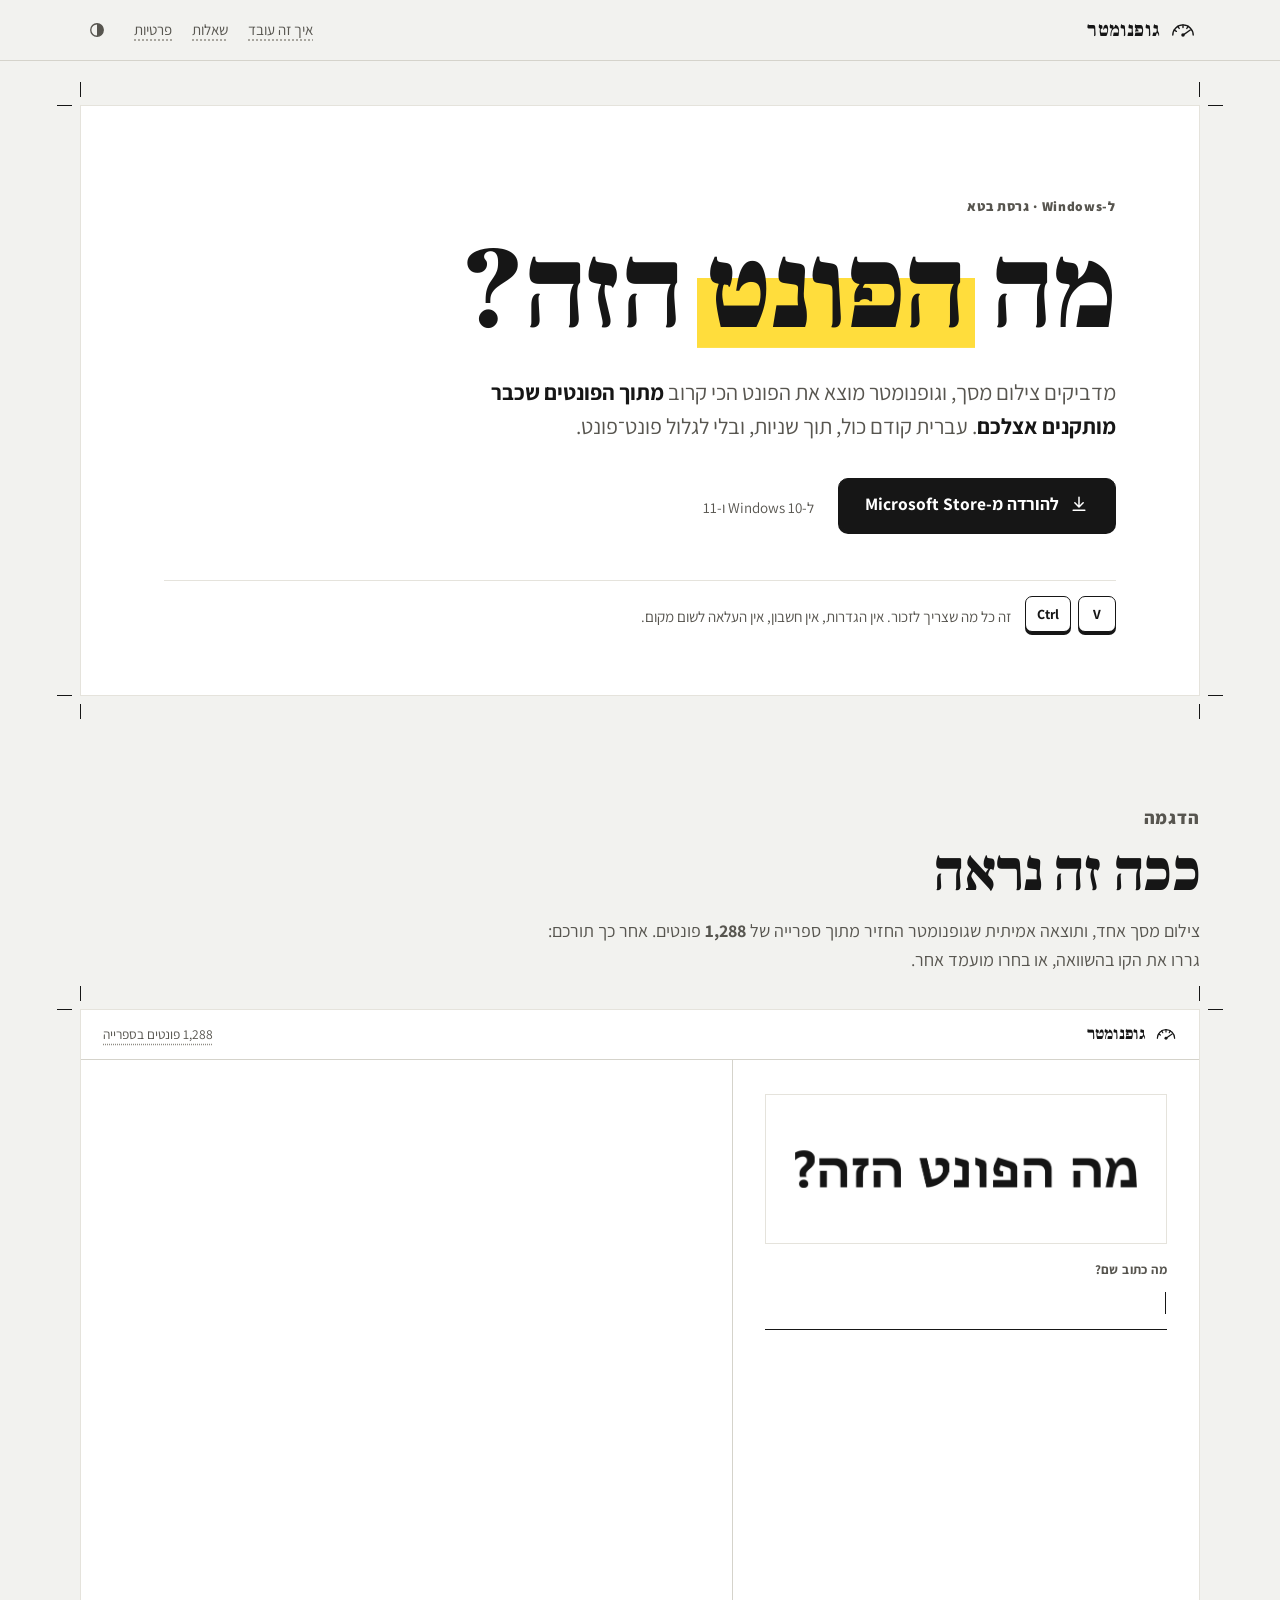
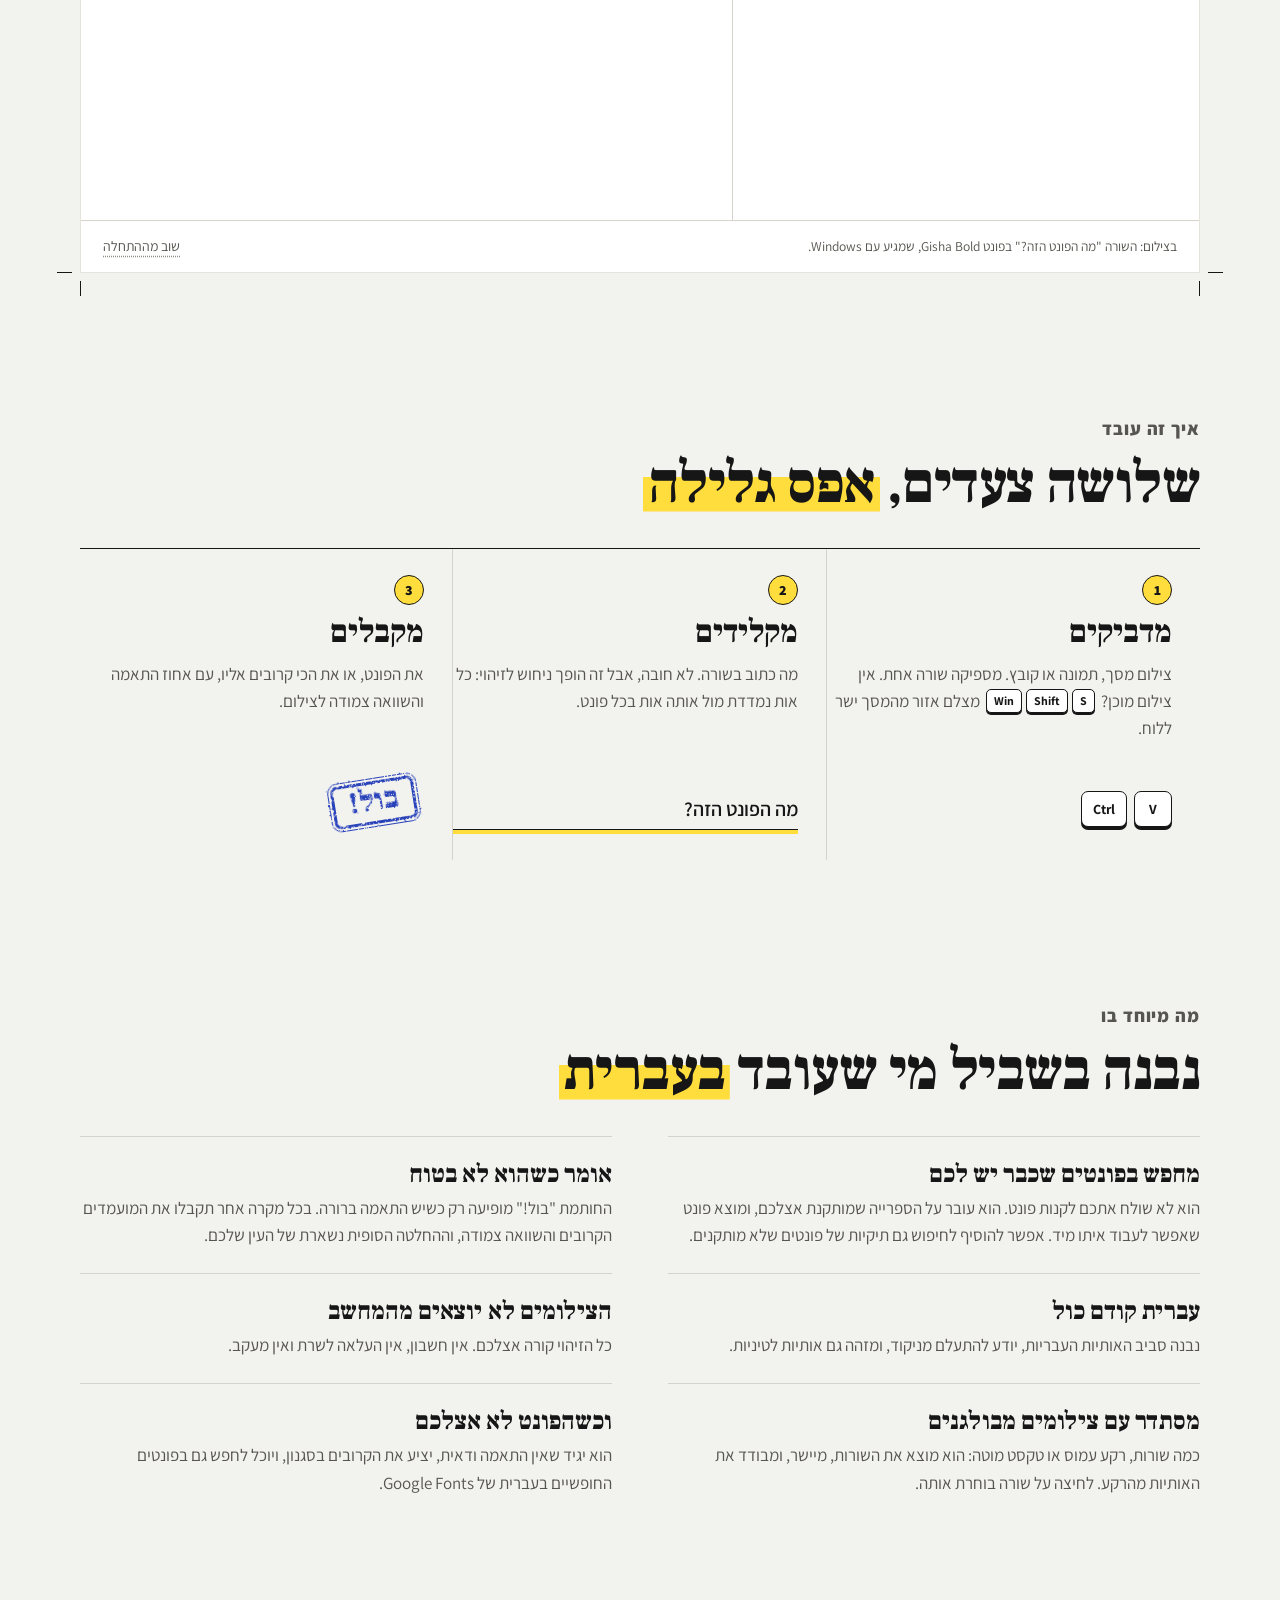
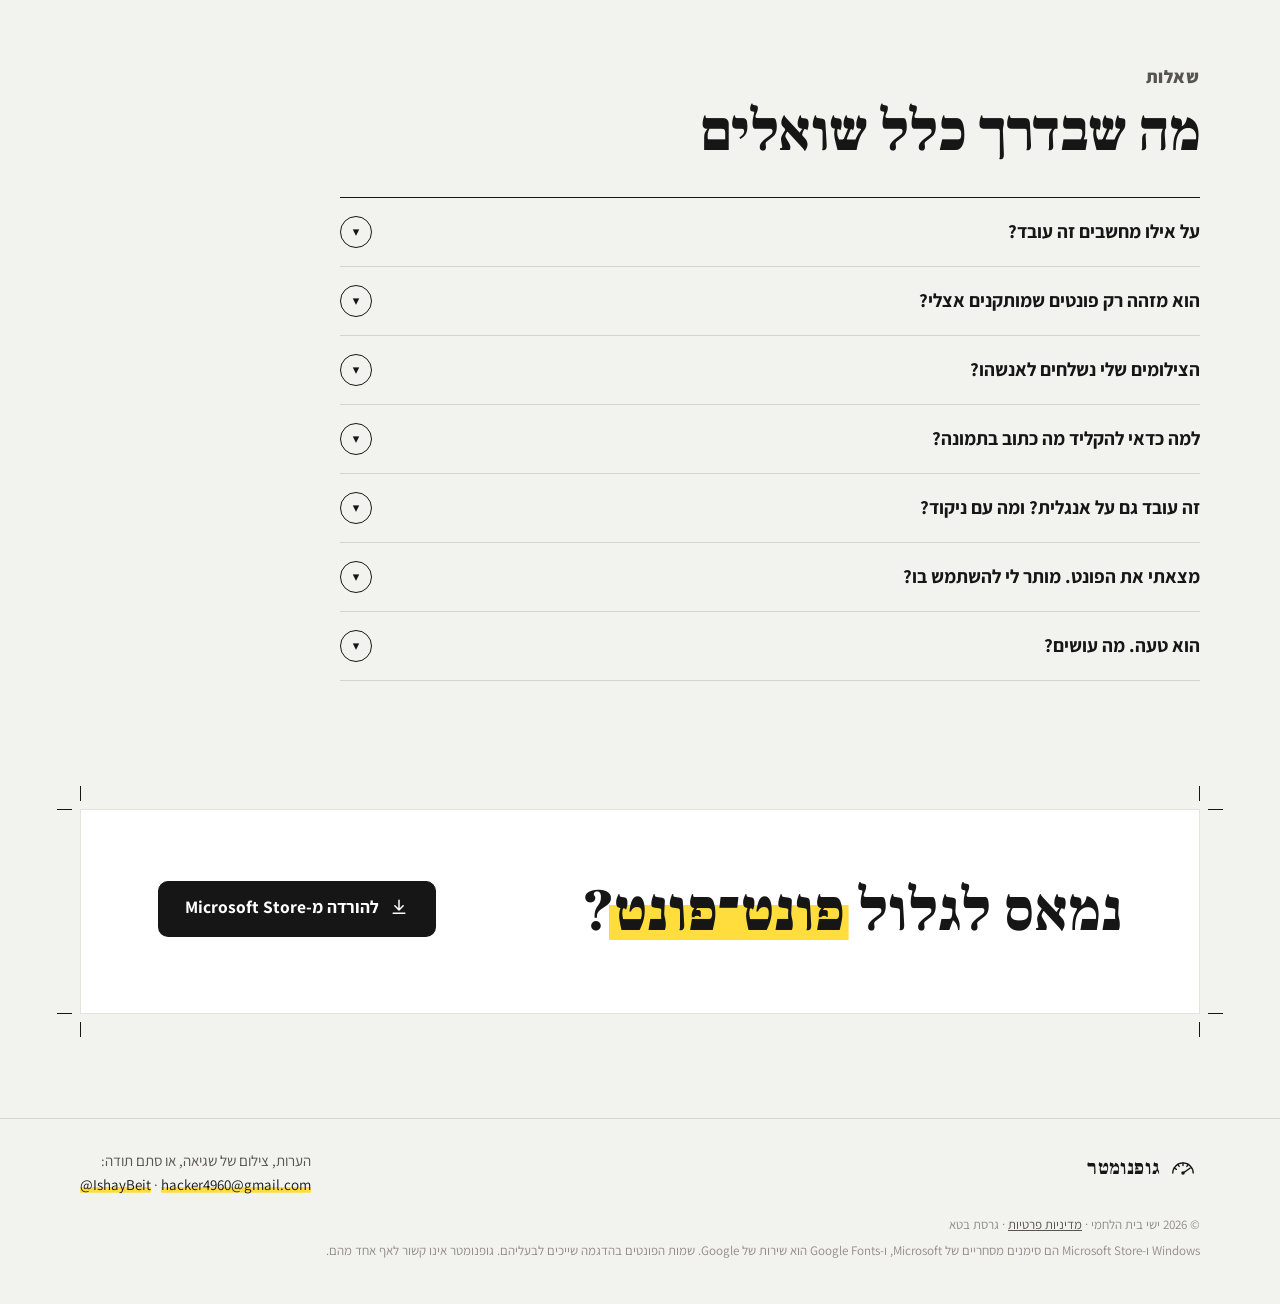
==== commit 39dde13d: "גופנומטר בחנות: כפתור ההורדה במקום "בקרוב" האפליקציה עלתה ל-Microsoft Store ב-25.11.2026, ולכן שלושת" ====
--- a/index.html
+++ b/index.html
@@ -1,5 +1,5 @@
 <!doctype html>
-<html lang="he" dir="rtl" class="no-js" data-store="soon">
+<html lang="he" dir="rtl" class="no-js" data-store="live">
 <head>
 <meta charset="utf-8">
 <meta name="viewport" content="width=device-width, initial-scale=1">
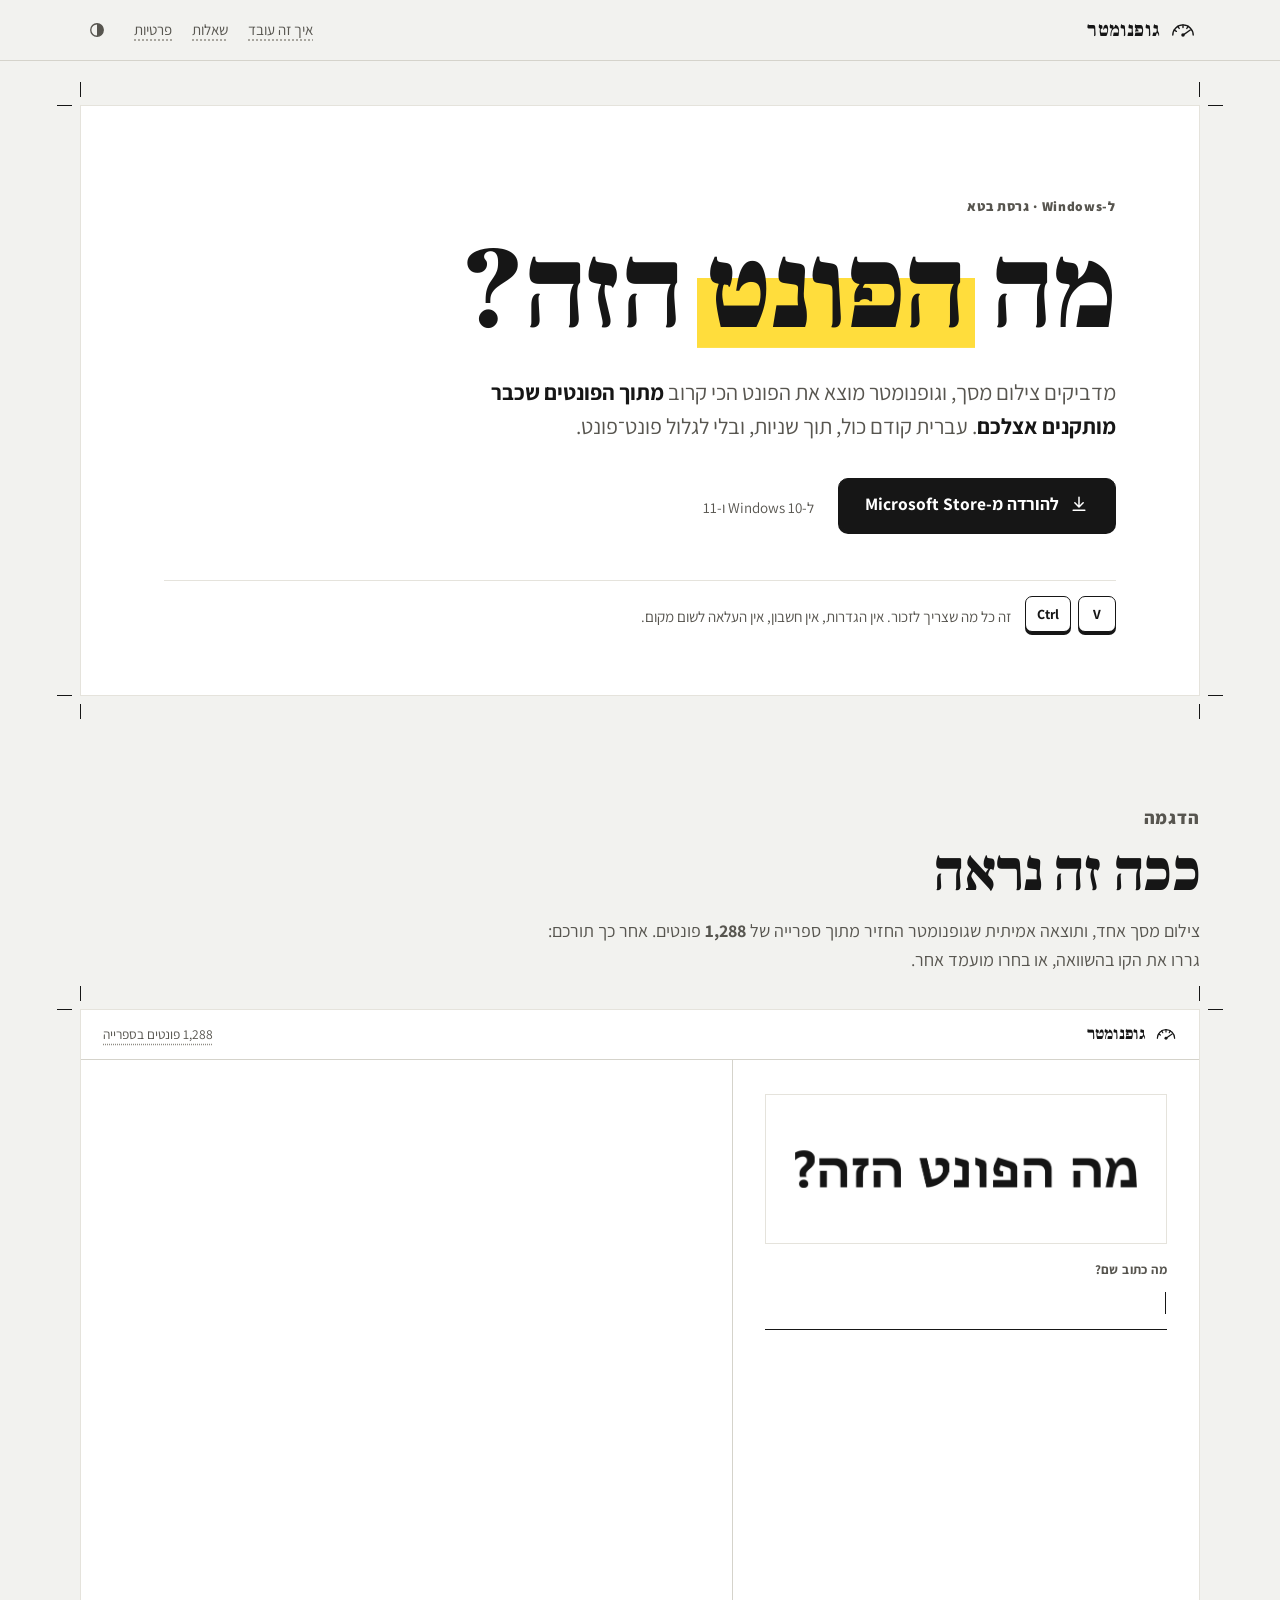
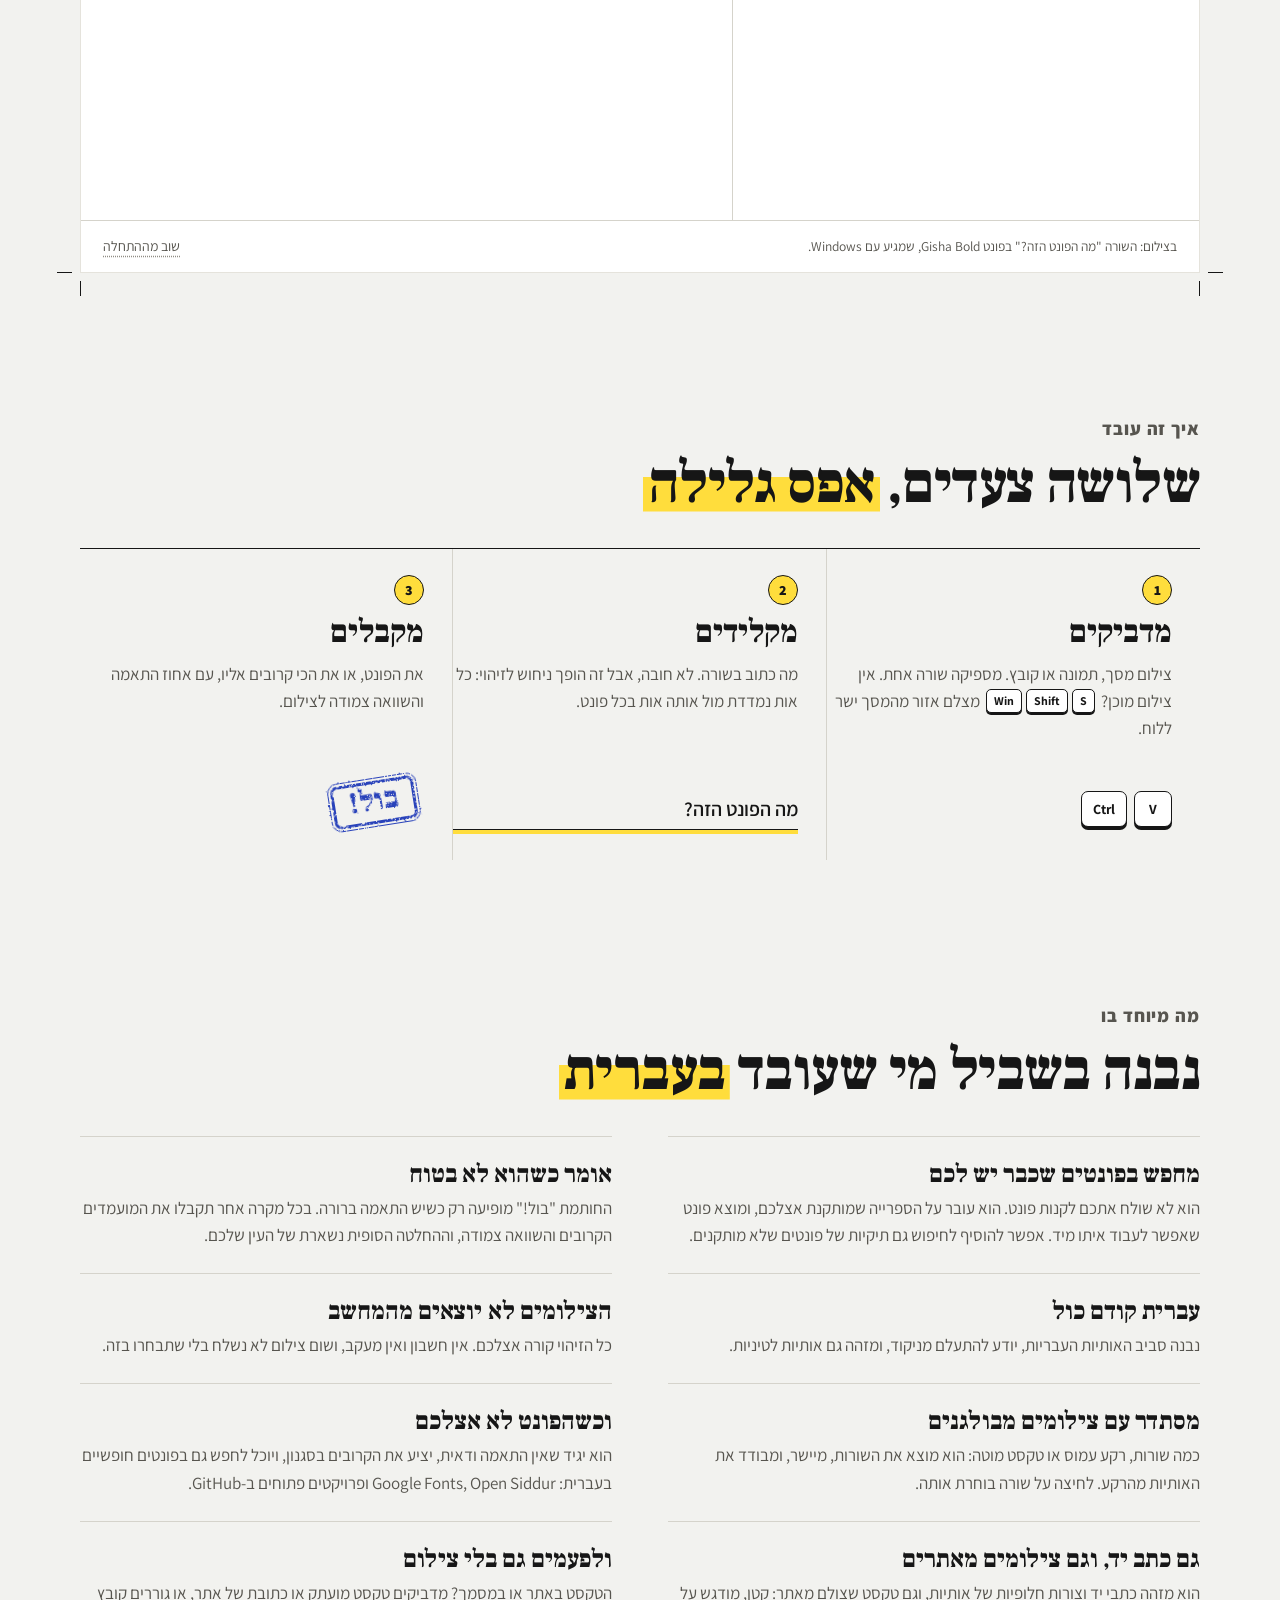
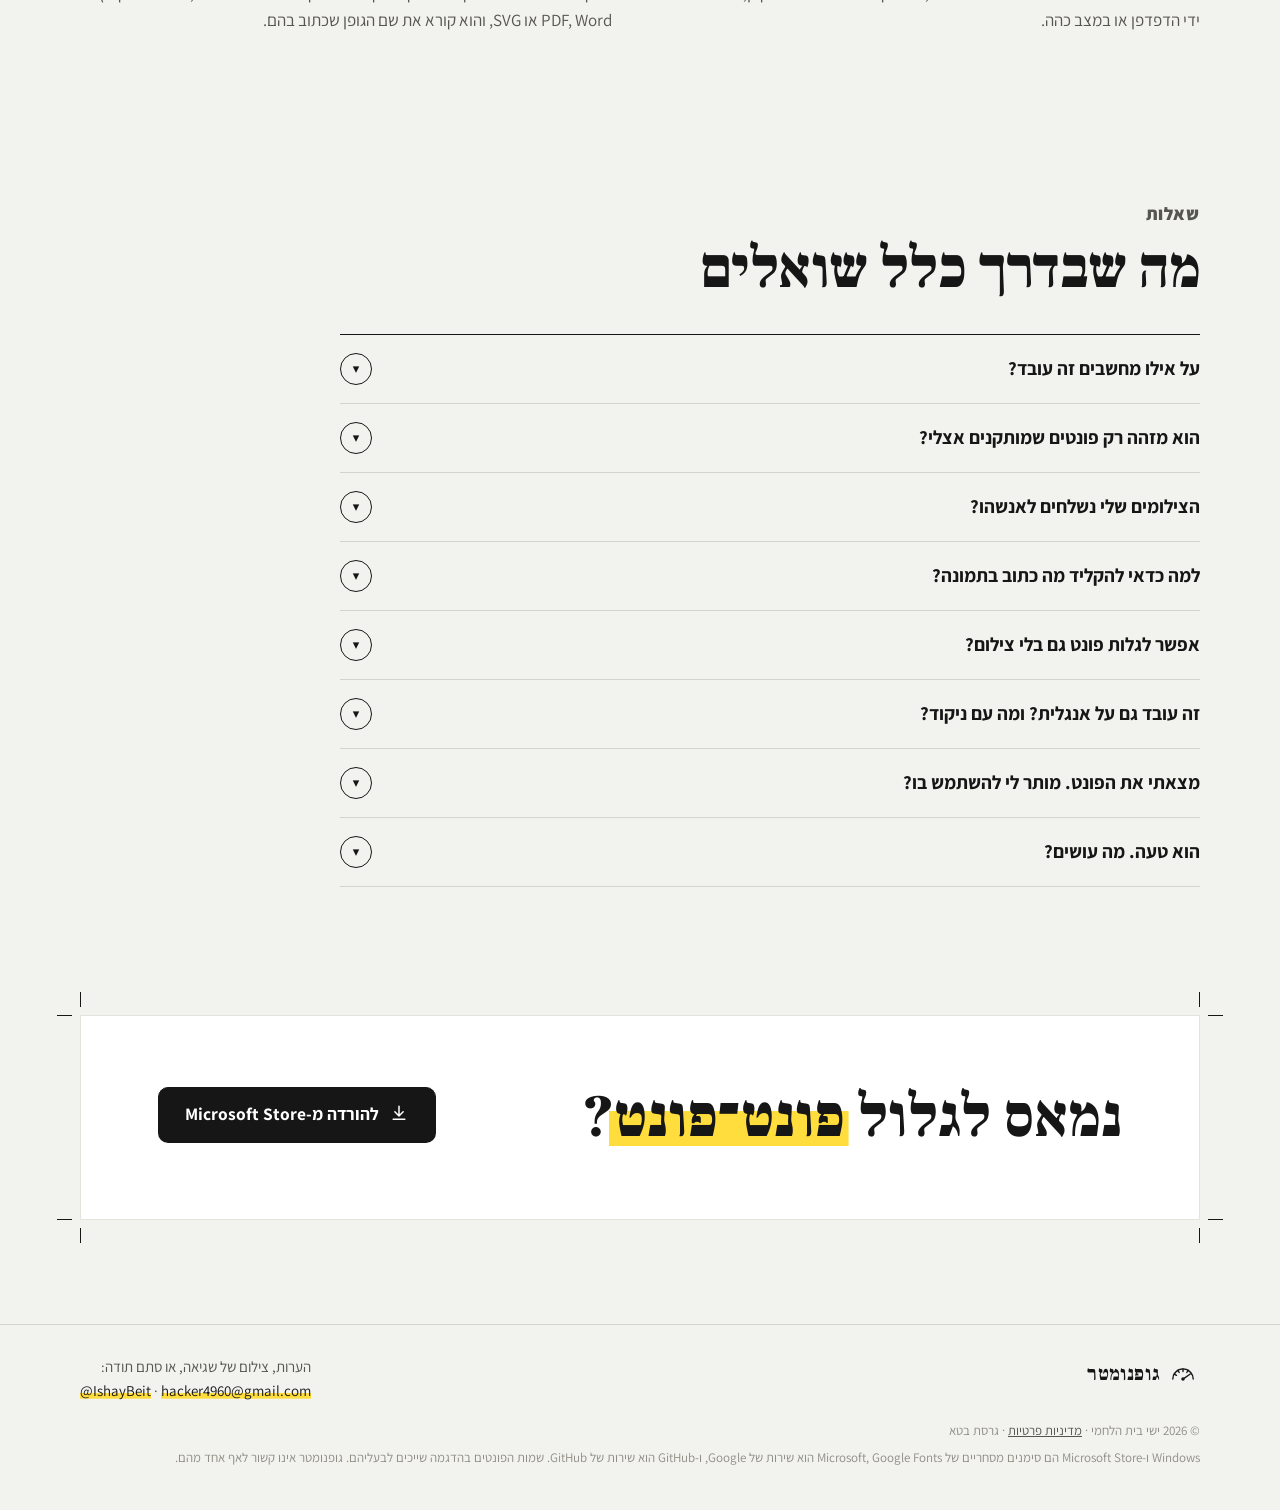
==== commit d3036aaf: "גרסה 1.1: הפונקציות החדשות באתר ומדיניות פרטיות מעודכנת - דף הבית: כתב יד וצילומים מאתרים, שם הגופן " ====
--- a/index.html
+++ b/index.html
@@ -4,7 +4,7 @@
 <meta charset="utf-8">
 <meta name="viewport" content="width=device-width, initial-scale=1">
 <title>גופנומטר · מה הפונט הזה? זיהוי פונט מצילום מסך</title>
-<meta name="description" content="גופנומטר מזהה פונט מצילום מסך, מתוך הפונטים שכבר מותקנים אצלכם ב-Windows. עברית קודם כול, וגם אותיות לטיניות. הצילומים לא יוצאים מהמחשב.">
+<meta name="description" content="גופנומטר מזהה פונט מצילום מסך, מתוך הפונטים שכבר מותקנים אצלכם ב-Windows. עברית קודם כול, וגם אותיות לטיניות. אפשר גם לקרוא את שם הגופן מטקסט מועתק, מאתר או מקובץ. הצילומים לא יוצאים מהמחשב.">
 <meta name="theme-color" content="#F2F2EF">
 <link rel="icon" href="img/favicon.png" type="image/png">
 <link rel="apple-touch-icon" href="img/apple-touch-icon.png">
@@ -250,7 +250,7 @@
         </div>
         <div>
           <dt>הצילומים לא יוצאים מהמחשב</dt>
-          <dd>כל הזיהוי קורה אצלכם. אין חשבון, אין העלאה לשרת ואין מעקב.</dd>
+          <dd>כל הזיהוי קורה אצלכם. אין חשבון ואין מעקב, ושום צילום לא נשלח בלי שתבחרו בזה.</dd>
         </div>
         <div>
           <dt>מסתדר עם צילומים מבולגנים</dt>
@@ -259,7 +259,17 @@
         </div>
         <div>
           <dt>וכשהפונט לא אצלכם</dt>
-          <dd>הוא יגיד שאין התאמה ודאית, יציע את הקרובים בסגנון, ויוכל לחפש גם בפונטים החופשיים בעברית של Google Fonts.</dd>
+          <dd>הוא יגיד שאין התאמה ודאית, יציע את הקרובים בסגנון, ויוכל לחפש גם בפונטים חופשיים בעברית: Google Fonts,
+            Open Siddur ופרויקטים פתוחים ב-GitHub.</dd>
+        </div>
+        <div>
+          <dt>גם כתב יד, וגם צילומים מאתרים</dt>
+          <dd>הוא מזהה כתבי יד וצורות חלופיות של אותיות, וגם טקסט שצולם מאתר: קטן, מודגש על ידי הדפדפן או במצב כהה.</dd>
+        </div>
+        <div>
+          <dt>ולפעמים גם בלי צילום</dt>
+          <dd>הטקסט באתר או במסמך? מדביקים טקסט מועתק או כתובת של אתר, או גוררים קובץ PDF, Word או SVG,
+            והוא קורא את שם הגופן שכתוב בהם.</dd>
         </div>
       </dl>
     </div>
@@ -281,13 +291,14 @@
           <div class="answer">
             <p>קודם כול כן, וזה בכוונה: ככה תמצאו פונט שכבר יש לכם ואפשר לעבוד איתו מיד. אפשר להוסיף לחיפוש גם תיקיות של פונטים שלא מותקנים.</p>
             <p>אם הפונט מהצילום לא נמצא אצלכם, גופנומטר יגיד שאין התאמה ודאית, יציע את הקרובים אליו בסגנון,
-              ויוכל לחפש גם בפונטים החופשיים בעברית של Google Fonts.</p>
+              ויוכל לחפש גם בפונטים חופשיים בעברית: Google Fonts, Open Siddur ופרויקטים פתוחים ב-GitHub.</p>
           </div>
         </details>
         <details>
           <summary><span>הצילומים שלי נשלחים לאנשהו?</span></summary>
-          <div class="answer"><p>לא. כל הזיהוי קורה במחשב שלכם, בלי חשבון ובלי שרת. התוכנה מתחברת לרשת רק אם תבקשו לחפש בפונטים
-            החופשיים, וגם אז היא רק מורידה פונטים. הפרטים המלאים ב<a class="link" href="privacy.html">מדיניות הפרטיות</a>.</p></div>
+          <div class="answer"><p>לא, אלא אם תבחרו לשלוח לי דיווח על זיהוי שפספס. כל הזיהוי קורה במחשב שלכם, בלי חשבון.
+            התוכנה מתחברת לרשת רק כשתבקשו: כדי להוריד פונטים חופשיים, כדי לקרוא את הגופנים של אתר שהדבקתם את הכתובת שלו,
+            או כדי לשלוח דיווח שראיתם ואישרתם. הפרטים המלאים ב<a class="link" href="privacy.html">מדיניות הפרטיות</a>.</p></div>
         </details>
         <details>
           <summary><span>למה כדאי להקליד מה כתוב בתמונה?</span></summary>
@@ -295,6 +306,15 @@
             בעצמו, וזה עובד, אבל ההקלדה הופכת ניחוש לזיהוי.</p></div>
         </details>
         <details>
+          <summary><span>אפשר לגלות פונט גם בלי צילום?</span></summary>
+          <div class="answer">
+            <p>כן, כשהטקסט באתר או במסמך. מעתיקים את הטקסט עצמו ומדביקים בגופנומטר, מדביקים את הכתובת של הדף, או גוררים לחלון
+              קובץ PDF, Word או SVG. הוא קורא את שם הגופן שכתוב בהם, ומראה אם הוא מותקן אצלכם או נמצא בפונטים החופשיים.</p>
+            <p>ככה מגלים גם פונטים מסחריים שאף צילום לא היה מוצא, כי הם לא אצלכם. ההעתקה עובדת מ-Chrome, מ-Edge, מ-Word
+              ומ-Google Docs. Firefox לא שומר את הגופן כשמעתיקים.</p>
+          </div>
+        </details>
+        <details>
           <summary><span>זה עובד גם על אנגלית? ומה עם ניקוד?</span></summary>
           <div class="answer"><p>כן. גופנומטר נבנה סביב העברית, אבל מזהה גם אותיות לטיניות. ניקוד הוא מזהה ומתעלם ממנו מעצמו,
             ואפשר לבקש ממנו להשוות גם אותו.</p></div>
@@ -306,7 +326,7 @@
         </details>
         <details>
           <summary><span>הוא טעה. מה עושים?</span></summary>
-          <div class="answer"><p>קודם כול נסו לסמן שורה אחת ולהקליד מה כתוב בה. אם עדיין לא, שלחו לי את הצילום:
+          <div class="answer"><p>קודם כול נסו לסמן שורה אחת ולהקליד מה כתוב בה. אם עדיין לא, לחצו על "לא זה?" ליד התוצאה, או שלחו לי את הצילום:
             <a class="link mail" href="#contact" data-show>hacker4960 בג'ימייל</a>. זו גרסת בטא, וכל צילום כזה עוזר לשפר אותו.</p></div>
         </details>
       </div>
@@ -337,7 +357,7 @@
         <a class="link mail" href="#contact" data-show>hacker4960 בג'ימייל</a> · <a class="link" href="https://x.com/IshayBeit" dir="ltr" rel="noopener">@IshayBeit</a></p>
     </div>
     <p class="fine">© 2026 ישי בית הלחמי · <a href="privacy.html">מדיניות פרטיות</a> · גרסת בטא</p>
-    <p class="fine">Windows ו-Microsoft Store הם סימנים מסחריים של Microsoft, ו-Google Fonts הוא שירות של Google.
+    <p class="fine">Windows ו-Microsoft Store הם סימנים מסחריים של Microsoft, Google Fonts הוא שירות של Google, ו-GitHub הוא שירות של GitHub.
       שמות הפונטים בהדגמה שייכים לבעליהם. גופנומטר אינו קשור לאף אחד מהם.</p>
   </div>
 </footer>
